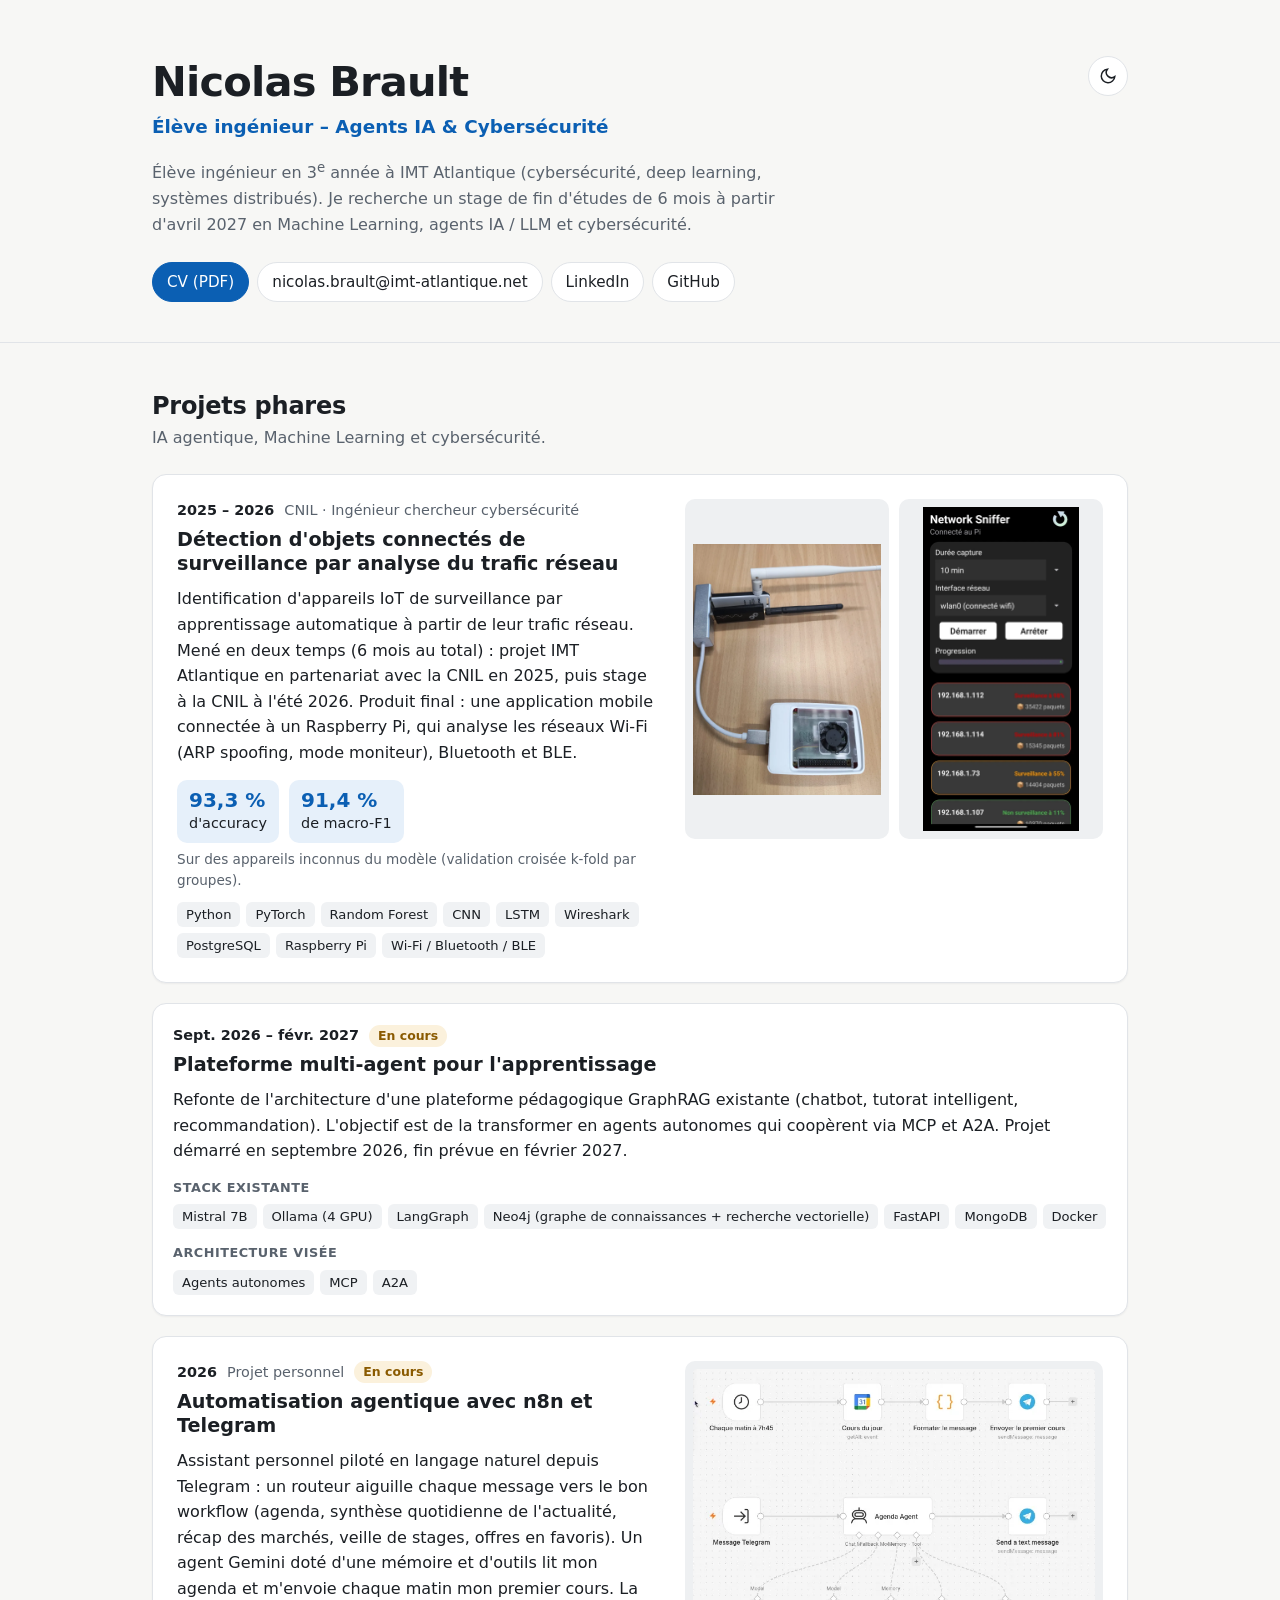
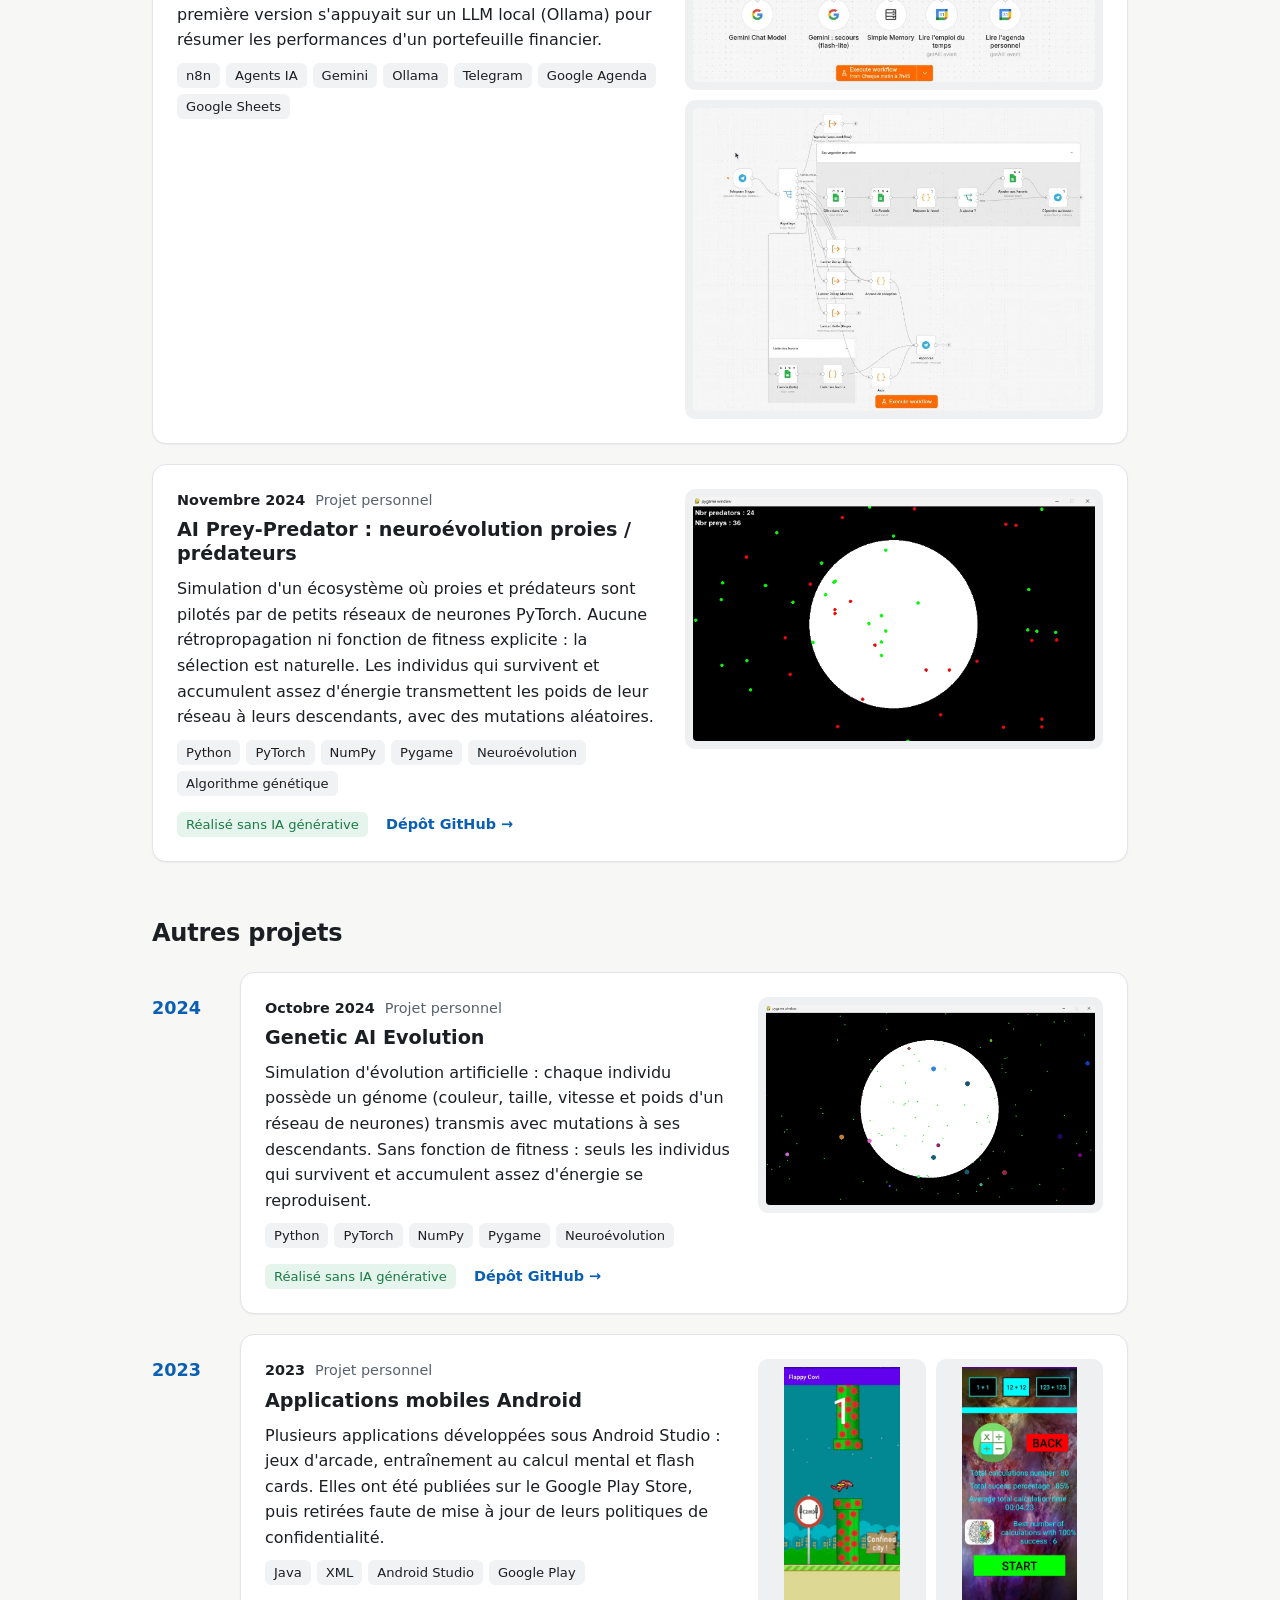
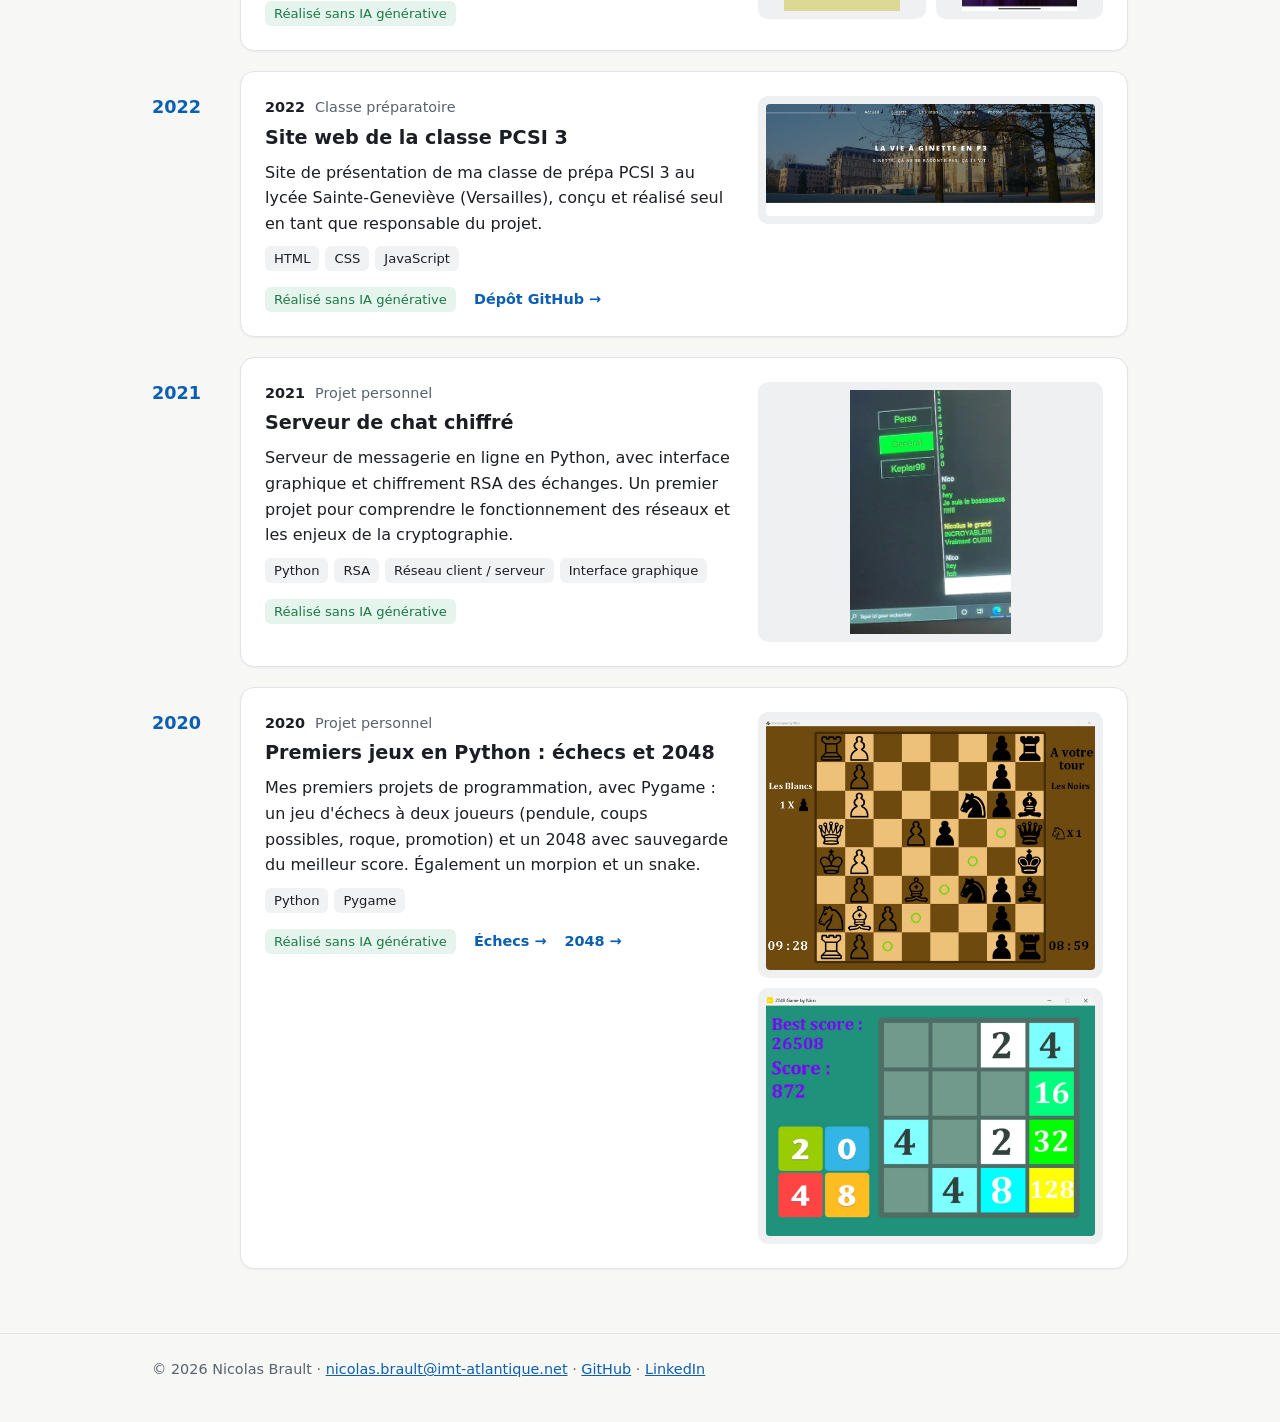
==== index.html @ 9211a84e "Portfolio : première version" ====
<!doctype html>
<!--
  Portfolio de Nicolas Brault — page statique unique, sans build.

  Ajouter la version anglaise :
    1. Copier ce fichier dans en/index.html.
    2. Traduire les textes (aucun texte visible n'est défini dans le CSS ou le JS).
    3. Préfixer les chemins par "../" (assets/… → ../assets/…).
    4. Mettre lang="en", décommenter les <link rel="alternate"> ci-dessous
       et le sélecteur de langue (.lang-switch) dans les deux fichiers.
-->
<html lang="fr">
<head>
<meta charset="utf-8">
<meta name="viewport" content="width=device-width, initial-scale=1">
<title>Nicolas Brault — Portfolio</title>
<meta name="description" content="Portfolio de Nicolas Brault, élève ingénieur à IMT Atlantique : agents IA, Machine Learning et cybersécurité. Recherche de stage de fin d'études à partir d'avril 2027.">
<meta property="og:type" content="website">
<meta property="og:locale" content="fr_FR">
<meta property="og:url" content="https://cialson.github.io/">
<meta property="og:title" content="Nicolas Brault — Agents IA & Cybersécurité">
<meta property="og:description" content="Projets en agents IA, Machine Learning et cybersécurité.">
<link rel="canonical" href="https://cialson.github.io/">
<link rel="alternate" hreflang="fr" href="https://cialson.github.io/">
<!-- <link rel="alternate" hreflang="en" href="https://cialson.github.io/en/"> -->
<link rel="icon" href="data:image/svg+xml,%3Csvg xmlns='http://www.w3.org/2000/svg' viewBox='0 0 64 64'%3E%3Crect width='64' height='64' rx='14' fill='%230b5fb3'/%3E%3Ctext x='32' y='42' font-family='Arial,sans-serif' font-size='28' font-weight='700' fill='white' text-anchor='middle'%3ENB%3C/text%3E%3C/svg%3E">
<script>
  // Applique le thème choisi avant l'affichage pour éviter un flash.
  try { var t = localStorage.getItem("theme"); if (t) document.documentElement.dataset.theme = t; } catch (e) {}
</script>
<style>
  :root {
    color-scheme: light;
    --bg: #f7f7f5;
    --surface: #ffffff;
    --media-bg: #eef0f2;
    --text: #1b1f24;
    --muted: #59626d;
    --border: #e1e4e8;
    --accent: #0b5fb3;
    --accent-soft: #e6f0fa;
    --tag-bg: #f0f2f4;
    --ok: #1d7a46;
    --ok-soft: #e5f4ec;
    --warn: #8a5a00;
    --warn-soft: #fbf1dc;
    --shadow: 0 1px 2px rgba(16, 24, 40, .05);
  }
  @media (prefers-color-scheme: dark) {
    :root:not([data-theme="light"]) {
      color-scheme: dark;
      --bg: #0f1215;
      --surface: #171b20;
      --media-bg: #1f252c;
      --text: #e6e9ec;
      --muted: #9ba5af;
      --border: #2a3139;
      --accent: #6fb2ff;
      --accent-soft: #15283d;
      --tag-bg: #222930;
      --ok: #6fd39b;
      --ok-soft: #15291f;
      --warn: #f0c26b;
      --warn-soft: #2e2512;
      --shadow: none;
    }
  }
  :root[data-theme="dark"] {
    color-scheme: dark;
    --bg: #0f1215;
    --surface: #171b20;
    --media-bg: #1f252c;
    --text: #e6e9ec;
    --muted: #9ba5af;
    --border: #2a3139;
    --accent: #6fb2ff;
    --accent-soft: #15283d;
    --tag-bg: #222930;
    --ok: #6fd39b;
    --ok-soft: #15291f;
    --warn: #f0c26b;
    --warn-soft: #2e2512;
    --shadow: none;
  }

  *, *::before, *::after { box-sizing: border-box; }
  html { -webkit-text-size-adjust: 100%; }
  body {
    margin: 0;
    background: var(--bg);
    color: var(--text);
    font: 16px/1.6 system-ui, -apple-system, "Segoe UI", Roboto, "Helvetica Neue", Arial, sans-serif;
  }
  a { color: var(--accent); }
  img { display: block; max-width: 100%; }
  h1, h2, h3 { line-height: 1.25; margin: 0; }
  .wrap { max-width: 1040px; margin: 0 auto; padding: 0 16px; }
  @media (min-width: 720px) { .wrap { padding: 0 32px; } }

  /* En-tête */
  .hero { padding: 56px 0 40px; border-bottom: 1px solid var(--border); }
  .hero-top { display: flex; justify-content: space-between; align-items: flex-start; gap: 16px; }
  .hero h1 { font-size: clamp(2rem, 5vw, 2.6rem); letter-spacing: -.02em; }
  .role { margin: 4px 0 0; font-size: 1.15rem; font-weight: 600; color: var(--accent); }
  .intro { margin: 16px 0 0; max-width: 62ch; color: var(--muted); }
  .links { display: flex; flex-wrap: wrap; gap: 8px; margin: 24px 0 0; padding: 0; list-style: none; }
  .links a {
    display: inline-block; padding: 7px 14px; border: 1px solid var(--border); border-radius: 999px;
    background: var(--surface); color: var(--text); text-decoration: none; font-size: .95rem; font-weight: 500;
  }
  .links a:hover { border-color: var(--accent); color: var(--accent); }
  .links a.primary { background: var(--accent); border-color: var(--accent); color: var(--surface); }
  .links a.primary:hover { opacity: .9; color: var(--surface); }
  .tools { display: flex; gap: 8px; align-items: center; }
  .theme-toggle {
    width: 40px; height: 40px; border-radius: 50%; border: 1px solid var(--border);
    background: var(--surface); color: var(--text); cursor: pointer; display: grid; place-items: center;
  }
  .theme-toggle:hover { border-color: var(--accent); }
  .theme-toggle svg { width: 18px; height: 18px; }
  .lang-switch { font-size: .9rem; font-weight: 600; text-decoration: none; }

  /* Sections */
  section { padding: 48px 0 8px; }
  .section-head { margin-bottom: 24px; }
  .section-head h2 { font-size: 1.5rem; letter-spacing: -.01em; }
  .section-head p { margin: 4px 0 0; color: var(--muted); }

  /* Cartes projet */
  .project {
    display: grid; gap: 20px; padding: 20px;
    background: var(--surface); border: 1px solid var(--border); border-radius: 14px; box-shadow: var(--shadow);
  }
  .project + .project { margin-top: 20px; }
  @media (min-width: 820px) {
    .project.has-media { grid-template-columns: minmax(0, 1.15fr) minmax(0, 1fr); padding: 24px; gap: 28px; }
    .project.has-media.compact { grid-template-columns: minmax(0, 1.35fr) minmax(0, 1fr); }
  }
  .meta { margin: 0; font-size: .9rem; color: var(--muted); display: flex; flex-wrap: wrap; gap: 4px 10px; align-items: center; }
  .meta .when { font-weight: 600; color: var(--text); }
  .project h3 { margin-top: 6px; font-size: 1.2rem; }
  .project p.desc { margin: 10px 0 0; }
  .badge { display: inline-block; padding: 1px 9px; border-radius: 999px; font-size: .78rem; font-weight: 600; }
  .badge.wip { background: var(--warn-soft); color: var(--warn); }
  .results { display: flex; flex-wrap: wrap; gap: 10px; margin: 14px 0 0; padding: 0; list-style: none; }
  .results li { padding: 8px 12px; border-radius: 10px; background: var(--accent-soft); font-size: .9rem; }
  .results strong { display: block; font-size: 1.25rem; color: var(--accent); line-height: 1.2; }
  .results-note { margin: 6px 0 0; font-size: .85rem; color: var(--muted); }
  .tags-label { margin: 14px 0 0; font-size: .8rem; font-weight: 600; text-transform: uppercase; letter-spacing: .04em; color: var(--muted); }
  .tags { display: flex; flex-wrap: wrap; gap: 6px; margin: 10px 0 0; padding: 0; list-style: none; }
  .tags-label + .tags { margin-top: 6px; }
  .tags li { padding: 2px 9px; border-radius: 6px; background: var(--tag-bg); font-size: .82rem; }
  .footnotes { display: flex; flex-wrap: wrap; gap: 8px 18px; align-items: center; margin: 16px 0 0; font-size: .9rem; }
  .no-ai { color: var(--ok); background: var(--ok-soft); padding: 2px 9px; border-radius: 6px; font-size: .82rem; font-weight: 500; }
  .repo { font-weight: 600; text-decoration: none; }
  .repo:hover { text-decoration: underline; }

  /* Visuels : cliquer ouvre l'image en grand */
  .media { display: flex; gap: 10px; min-width: 0; }
  .media a {
    flex: 1 1 0; min-width: 0; display: block;
    background: var(--media-bg); border-radius: 10px; overflow: hidden; padding: 8px;
  }
  .media img { width: 100%; height: 100%; object-fit: contain; border-radius: 4px; }
  .media.row { height: 340px; }
  .media.row a { height: 100%; }
  .media.stack { flex-direction: column; }
  .media.stack a { flex: 0 0 auto; }
  .media.stack img { height: auto; }
  .compact .media.row { height: 260px; }
  @media (max-width: 819px) { .media.row { height: 300px; } }

  /* Frise des autres projets */
  .timeline { list-style: none; margin: 0; padding: 0; }
  .timeline > li { display: grid; gap: 8px; }
  .timeline > li + li { margin-top: 20px; }
  .timeline .year { font-size: 1.1rem; font-weight: 700; color: var(--accent); }
  @media (min-width: 820px) {
    .timeline > li { grid-template-columns: 72px minmax(0, 1fr); gap: 16px; }
    .timeline .year { padding-top: 22px; }
  }

  footer { margin-top: 56px; padding: 24px 0 40px; border-top: 1px solid var(--border); color: var(--muted); font-size: .9rem; }
  footer p { margin: 0; }

  :focus-visible { outline: 2px solid var(--accent); outline-offset: 2px; }
</style>
</head>
<body>

<header class="hero">
  <div class="wrap">
    <div class="hero-top">
      <div>
        <h1>Nicolas Brault</h1>
        <p class="role">Élève ingénieur – Agents IA &amp; Cybersécurité</p>
      </div>
      <div class="tools">
        <!-- <a class="lang-switch" href="en/" hreflang="en" lang="en">EN</a> -->
        <button class="theme-toggle" id="theme-toggle" type="button" aria-label="Basculer entre thème clair et sombre" title="Thème clair / sombre">
          <svg viewBox="0 0 24 24" fill="none" stroke="currentColor" stroke-width="2" stroke-linecap="round" aria-hidden="true"><path d="M21 12.8A9 9 0 1 1 11.2 3a7 7 0 0 0 9.8 9.8z"/></svg>
        </button>
      </div>
    </div>
    <p class="intro">Élève ingénieur en 3<sup>e</sup> année à IMT Atlantique (cybersécurité, deep learning, systèmes distribués). Je recherche un stage de fin d'études de 6&nbsp;mois à partir d'avril 2027 en Machine Learning, agents IA / LLM et cybersécurité.</p>
    <ul class="links">
      <li><a class="primary" href="assets/CV_Nicolas_Brault.pdf">CV (PDF)</a></li>
      <li><a href="mailto:nicolas.brault@imt-atlantique.net">nicolas.brault@imt-atlantique.net</a></li>
      <li><a href="https://www.linkedin.com/in/nicolas-brault-ai" rel="noopener">LinkedIn</a></li>
      <li><a href="https://github.com/Cialson" rel="noopener">GitHub</a></li>
    </ul>
  </div>
</header>

<main class="wrap">

  <section id="projets-phares" aria-labelledby="titre-phares">
    <div class="section-head">
      <h2 id="titre-phares">Projets phares</h2>
      <p>IA agentique, Machine Learning et cybersécurité.</p>
    </div>

    <article class="project has-media">
      <div>
        <p class="meta"><span class="when">2025 – 2026</span><span>CNIL · Ingénieur chercheur cybersécurité</span></p>
        <h3>Détection d'objets connectés de surveillance par analyse du trafic réseau</h3>
        <p class="desc">Identification d'appareils IoT de surveillance par apprentissage automatique à partir de leur trafic réseau. Mené en deux temps (6&nbsp;mois au total) : projet IMT Atlantique en partenariat avec la CNIL en 2025, puis stage à la CNIL à l'été 2026. Produit final : une application mobile connectée à un Raspberry Pi, qui analyse les réseaux Wi-Fi (ARP spoofing, mode moniteur), Bluetooth et BLE.</p>
        <ul class="results">
          <li><strong>93,3&nbsp;%</strong>d'accuracy</li>
          <li><strong>91,4&nbsp;%</strong>de macro-F1</li>
        </ul>
        <p class="results-note">Sur des appareils inconnus du modèle (validation croisée k-fold par groupes).</p>
        <ul class="tags">
          <li>Python</li><li>PyTorch</li><li>Random Forest</li><li>CNN</li><li>LSTM</li><li>Wireshark</li><li>PostgreSQL</li><li>Raspberry Pi</li><li>Wi-Fi / Bluetooth / BLE</li>
        </ul>
      </div>
      <div class="media row">
        <a href="assets/cnil-raspberry.webp"><img src="assets/cnil-raspberry.webp" width="900" height="1200" loading="lazy" alt="Sonde d'analyse : Raspberry Pi dans son boîtier, relié par USB à deux adaptateurs radio équipés d'antennes."></a>
        <a href="assets/cnil-appli.webp"><img src="assets/cnil-appli.webp" width="628" height="1300" loading="lazy" alt="Application mobile « Network Sniffer » connectée au Raspberry Pi : capture Wi-Fi de 10 minutes et appareils du réseau local classés selon leur probabilité d'être des appareils de surveillance."></a>
      </div>
    </article>

    <article class="project">
      <!-- Visuels à venir : ajouter la classe has-media et un bloc .media comme pour les autres projets. -->
      <div>
        <p class="meta"><span class="when">Sept. 2026 – févr. 2027</span><span class="badge wip">En cours</span></p>
        <h3>Plateforme multi-agent pour l'apprentissage</h3>
        <p class="desc">Refonte de l'architecture d'une plateforme pédagogique GraphRAG existante (chatbot, tutorat intelligent, recommandation). L'objectif est de la transformer en agents autonomes qui coopèrent via MCP et A2A. Projet démarré en septembre 2026, fin prévue en février 2027.</p>
        <p class="tags-label">Stack existante</p>
        <ul class="tags">
          <li>Mistral 7B</li><li>Ollama (4 GPU)</li><li>LangGraph</li><li>Neo4j (graphe de connaissances + recherche vectorielle)</li><li>FastAPI</li><li>MongoDB</li><li>Docker</li>
        </ul>
        <p class="tags-label">Architecture visée</p>
        <ul class="tags">
          <li>Agents autonomes</li><li>MCP</li><li>A2A</li>
        </ul>
      </div>
    </article>

    <article class="project has-media">
      <div>
        <p class="meta"><span class="when">2026</span><span>Projet personnel</span><span class="badge wip">En cours</span></p>
        <h3>Automatisation agentique avec n8n et Telegram</h3>
        <p class="desc">Assistant personnel piloté en langage naturel depuis Telegram : un routeur aiguille chaque message vers le bon workflow (agenda, synthèse quotidienne de l'actualité, récap des marchés, veille de stages, offres en favoris). Un agent Gemini doté d'une mémoire et d'outils lit mon agenda et m'envoie chaque matin mon premier cours. La première version s'appuyait sur un LLM local (Ollama) pour résumer les performances d'un portefeuille financier.</p>
        <ul class="tags">
          <li>n8n</li><li>Agents IA</li><li>Gemini</li><li>Ollama</li><li>Telegram</li><li>Google Agenda</li><li>Google Sheets</li>
        </ul>
      </div>
      <div class="media stack">
        <a href="assets/n8n-agent-agenda.webp"><img src="assets/n8n-agent-agenda.webp" width="702" height="547" loading="lazy" alt="Workflows n8n : envoi du premier cours chaque matin à 7 h 45, et agent « Agenda Agent » déclenché par Telegram, relié à un modèle Gemini avec modèle de secours, à une mémoire et à deux outils de lecture d'agenda."></a>
        <a href="assets/n8n-routeur-telegram.webp"><img src="assets/n8n-routeur-telegram.webp" width="776" height="586" loading="lazy" alt="Workflow n8n de routage : un déclencheur Telegram aiguille les messages vers les sous-workflows agenda, récap actualités, récap marchés, veille de stages et gestion des favoris dans Google Sheets."></a>
      </div>
    </article>

    <article class="project has-media">
      <div>
        <p class="meta"><span class="when">Novembre 2024</span><span>Projet personnel</span></p>
        <h3>AI Prey-Predator : neuroévolution proies / prédateurs</h3>
        <p class="desc">Simulation d'un écosystème où proies et prédateurs sont pilotés par de petits réseaux de neurones PyTorch. Aucune rétropropagation ni fonction de fitness explicite : la sélection est naturelle. Les individus qui survivent et accumulent assez d'énergie transmettent les poids de leur réseau à leurs descendants, avec des mutations aléatoires.</p>
        <ul class="tags">
          <li>Python</li><li>PyTorch</li><li>NumPy</li><li>Pygame</li><li>Neuroévolution</li><li>Algorithme génétique</li>
        </ul>
        <div class="footnotes">
          <span class="no-ai">Réalisé sans IA générative</span>
          <a class="repo" href="https://github.com/Cialson/AI-Prey-Predator" rel="noopener">Dépôt GitHub →</a>
        </div>
      </div>
      <div class="media stack">
        <a href="assets/prey-predator.webp"><img src="assets/prey-predator.webp" width="1195" height="725" loading="lazy" alt="Simulation en cours : proies en vert et prédateurs en rouge autour d'une zone fertile blanche, avec le décompte de 24 prédateurs et 36 proies."></a>
      </div>
    </article>
  </section>

  <section id="autres-projets" aria-labelledby="titre-autres">
    <div class="section-head">
      <h2 id="titre-autres">Autres projets</h2>
    </div>

    <ol class="timeline">
      <li>
        <span class="year">2024</span>
        <article class="project has-media compact">
          <div>
            <p class="meta"><span class="when">Octobre 2024</span><span>Projet personnel</span></p>
            <h3>Genetic AI Evolution</h3>
            <p class="desc">Simulation d'évolution artificielle : chaque individu possède un génome (couleur, taille, vitesse et poids d'un réseau de neurones) transmis avec mutations à ses descendants. Sans fonction de fitness : seuls les individus qui survivent et accumulent assez d'énergie se reproduisent.</p>
            <ul class="tags"><li>Python</li><li>PyTorch</li><li>NumPy</li><li>Pygame</li><li>Neuroévolution</li></ul>
            <div class="footnotes">
              <span class="no-ai">Réalisé sans IA générative</span>
              <a class="repo" href="https://github.com/Cialson/Genetic-AI-Evolution" rel="noopener">Dépôt GitHub →</a>
            </div>
          </div>
          <div class="media stack">
            <a href="assets/genetic-evolution.webp"><img src="assets/genetic-evolution.webp" width="1192" height="727" loading="lazy" alt="Simulation d'évolution : individus de couleurs et de tailles variées et nourriture autour d'une zone fertile blanche."></a>
          </div>
        </article>
      </li>

      <li>
        <span class="year">2023</span>
        <article class="project has-media compact">
          <div>
            <p class="meta"><span class="when">2023</span><span>Projet personnel</span></p>
            <h3>Applications mobiles Android</h3>
            <p class="desc">Plusieurs applications développées sous Android Studio : jeux d'arcade, entraînement au calcul mental et flash cards. Elles ont été publiées sur le Google Play Store, puis retirées faute de mise à jour de leurs politiques de confidentialité.</p>
            <ul class="tags"><li>Java</li><li>XML</li><li>Android Studio</li><li>Google Play</li></ul>
            <div class="footnotes"><span class="no-ai">Réalisé sans IA générative</span></div>
          </div>
          <div class="media row">
            <a href="assets/android-flappy.webp"><img src="assets/android-flappy.webp" width="616" height="1300" loading="lazy" alt="Jeu « Flappy Covi » : un oiseau doit passer entre des tuyaux décorés de virus, avec un panneau de distanciation et un score de 1."></a>
            <a href="assets/android-calcul-mental.webp"><img src="assets/android-calcul-mental.webp" width="616" height="1300" loading="lazy" alt="Application de calcul mental : choix du niveau d'addition et statistiques (80 calculs, 85 % de réussite, temps moyen)."></a>
          </div>
        </article>
      </li>

      <li>
        <span class="year">2022</span>
        <article class="project has-media compact">
          <div>
            <p class="meta"><span class="when">2022</span><span>Classe préparatoire</span></p>
            <h3>Site web de la classe PCSI 3</h3>
            <p class="desc">Site de présentation de ma classe de prépa PCSI 3 au lycée Sainte-Geneviève (Versailles), conçu et réalisé seul en tant que responsable du projet.</p>
            <ul class="tags"><li>HTML</li><li>CSS</li><li>JavaScript</li></ul>
            <div class="footnotes">
              <span class="no-ai">Réalisé sans IA générative</span>
              <a class="repo" href="https://github.com/Cialson/Site-Web-Piston-3" rel="noopener">Dépôt GitHub →</a>
            </div>
          </div>
          <div class="media stack">
            <a href="assets/site-p3.webp"><img src="assets/site-p3.webp" width="1200" height="406" loading="lazy" alt="Bannière du site : photo du lycée Sainte-Geneviève, menu de navigation et titre « La vie à Ginette en P3 »."></a>
          </div>
        </article>
      </li>

      <li>
        <span class="year">2021</span>
        <article class="project has-media compact">
          <div>
            <p class="meta"><span class="when">2021</span><span>Projet personnel</span></p>
            <h3>Serveur de chat chiffré</h3>
            <p class="desc">Serveur de messagerie en ligne en Python, avec interface graphique et chiffrement RSA des échanges. Un premier projet pour comprendre le fonctionnement des réseaux et les enjeux de la cryptographie.</p>
            <ul class="tags"><li>Python</li><li>RSA</li><li>Réseau client / serveur</li><li>Interface graphique</li></ul>
            <div class="footnotes"><span class="no-ai">Réalisé sans IA générative</span></div>
          </div>
          <div class="media row">
            <a href="assets/chat-serveur.webp"><img src="assets/chat-serveur.webp" width="728" height="1107" loading="lazy" alt="Interface du chat : boutons de salons Perso et Général, et messages échangés entre plusieurs utilisateurs."></a>
          </div>
        </article>
      </li>

      <li>
        <span class="year">2020</span>
        <article class="project has-media compact">
          <div>
            <p class="meta"><span class="when">2020</span><span>Projet personnel</span></p>
            <h3>Premiers jeux en Python : échecs et 2048</h3>
            <p class="desc">Mes premiers projets de programmation, avec Pygame : un jeu d'échecs à deux joueurs (pendule, coups possibles, roque, promotion) et un 2048 avec sauvegarde du meilleur score. Également un morpion et un snake.</p>
            <ul class="tags"><li>Python</li><li>Pygame</li></ul>
            <div class="footnotes">
              <span class="no-ai">Réalisé sans IA générative</span>
              <a class="repo" href="https://github.com/Cialson/Chess-Game-by-Cialson" rel="noopener">Échecs →</a>
              <a class="repo" href="https://github.com/Cialson/2048-Game-by-Cialson" rel="noopener">2048 →</a>
            </div>
          </div>
          <div class="media stack">
            <a href="assets/jeu-echecs.webp"><img src="assets/jeu-echecs.webp" width="1200" height="912" loading="lazy" alt="Partie d'échecs en cours : plateau horizontal, pendules des deux joueurs et coups possibles signalés par des cercles verts."></a>
            <a href="assets/jeu-2048.webp"><img src="assets/jeu-2048.webp" width="1061" height="776" loading="lazy" alt="Partie de 2048 : grille 4 × 4 de tuiles colorées, score et meilleur score."></a>
          </div>
        </article>
      </li>
    </ol>
  </section>

</main>

<footer>
  <div class="wrap">
    <p>© 2026 Nicolas Brault · <a href="mailto:nicolas.brault@imt-atlantique.net">nicolas.brault@imt-atlantique.net</a> · <a href="https://github.com/Cialson" rel="noopener">GitHub</a> · <a href="https://www.linkedin.com/in/nicolas-brault-ai" rel="noopener">LinkedIn</a></p>
  </div>
</footer>

<script>
  document.getElementById("theme-toggle").addEventListener("click", function () {
    var root = document.documentElement;
    var current = root.dataset.theme || (matchMedia("(prefers-color-scheme: dark)").matches ? "dark" : "light");
    var next = current === "dark" ? "light" : "dark";
    root.dataset.theme = next;
    try { localStorage.setItem("theme", next); } catch (e) {}
  });
</script>
</body>
</html>
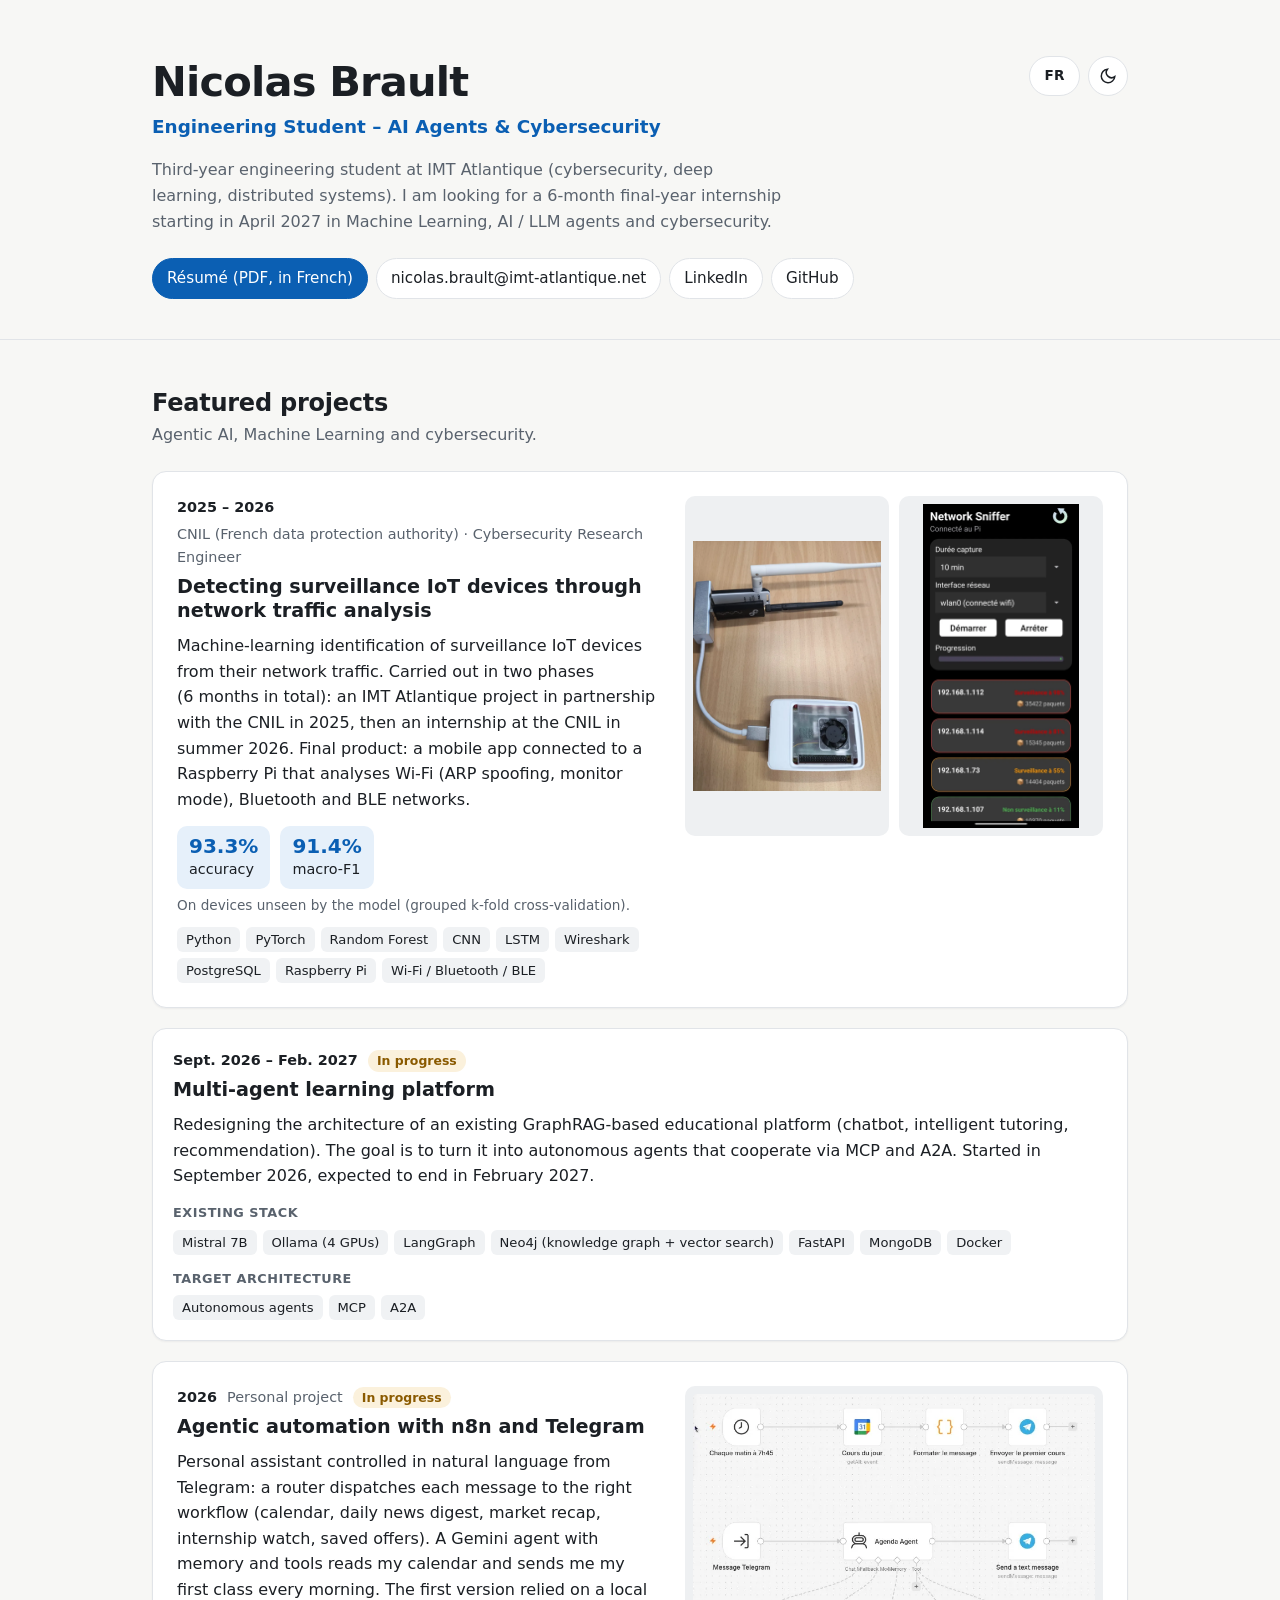
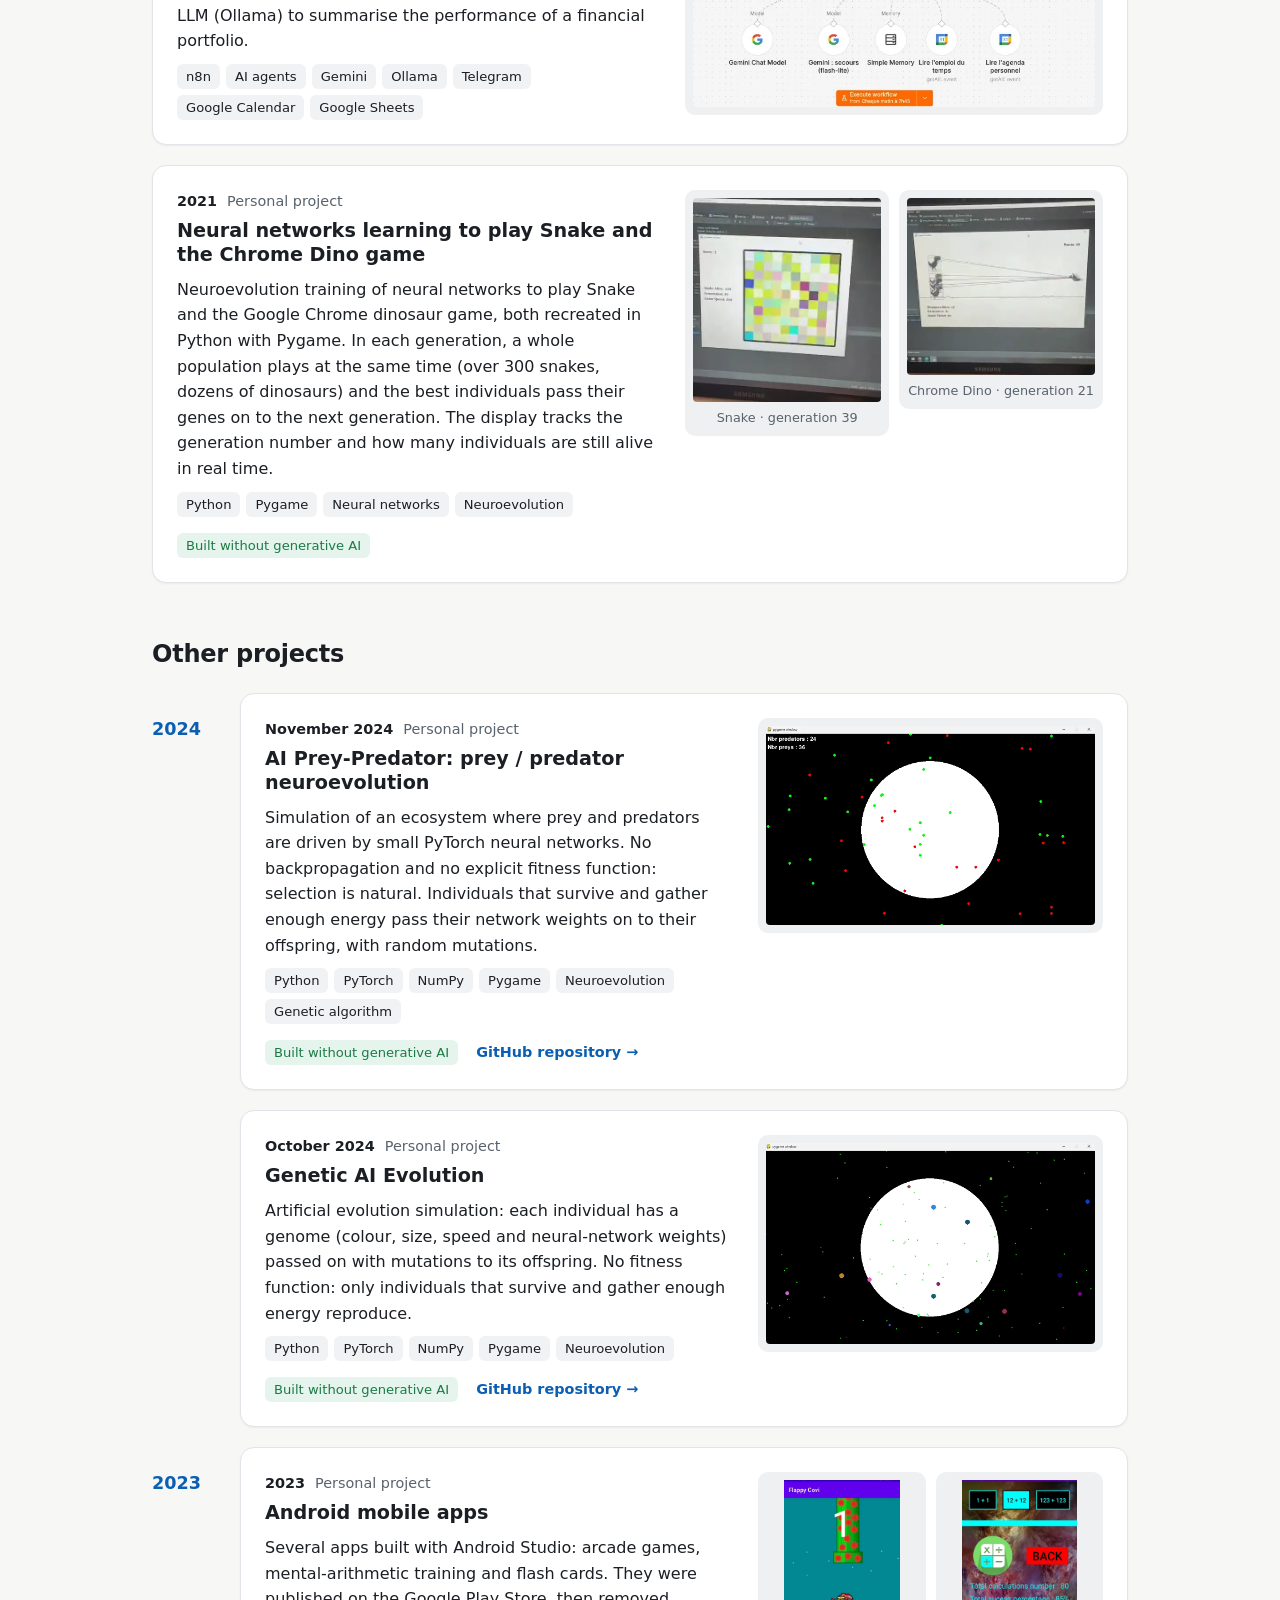
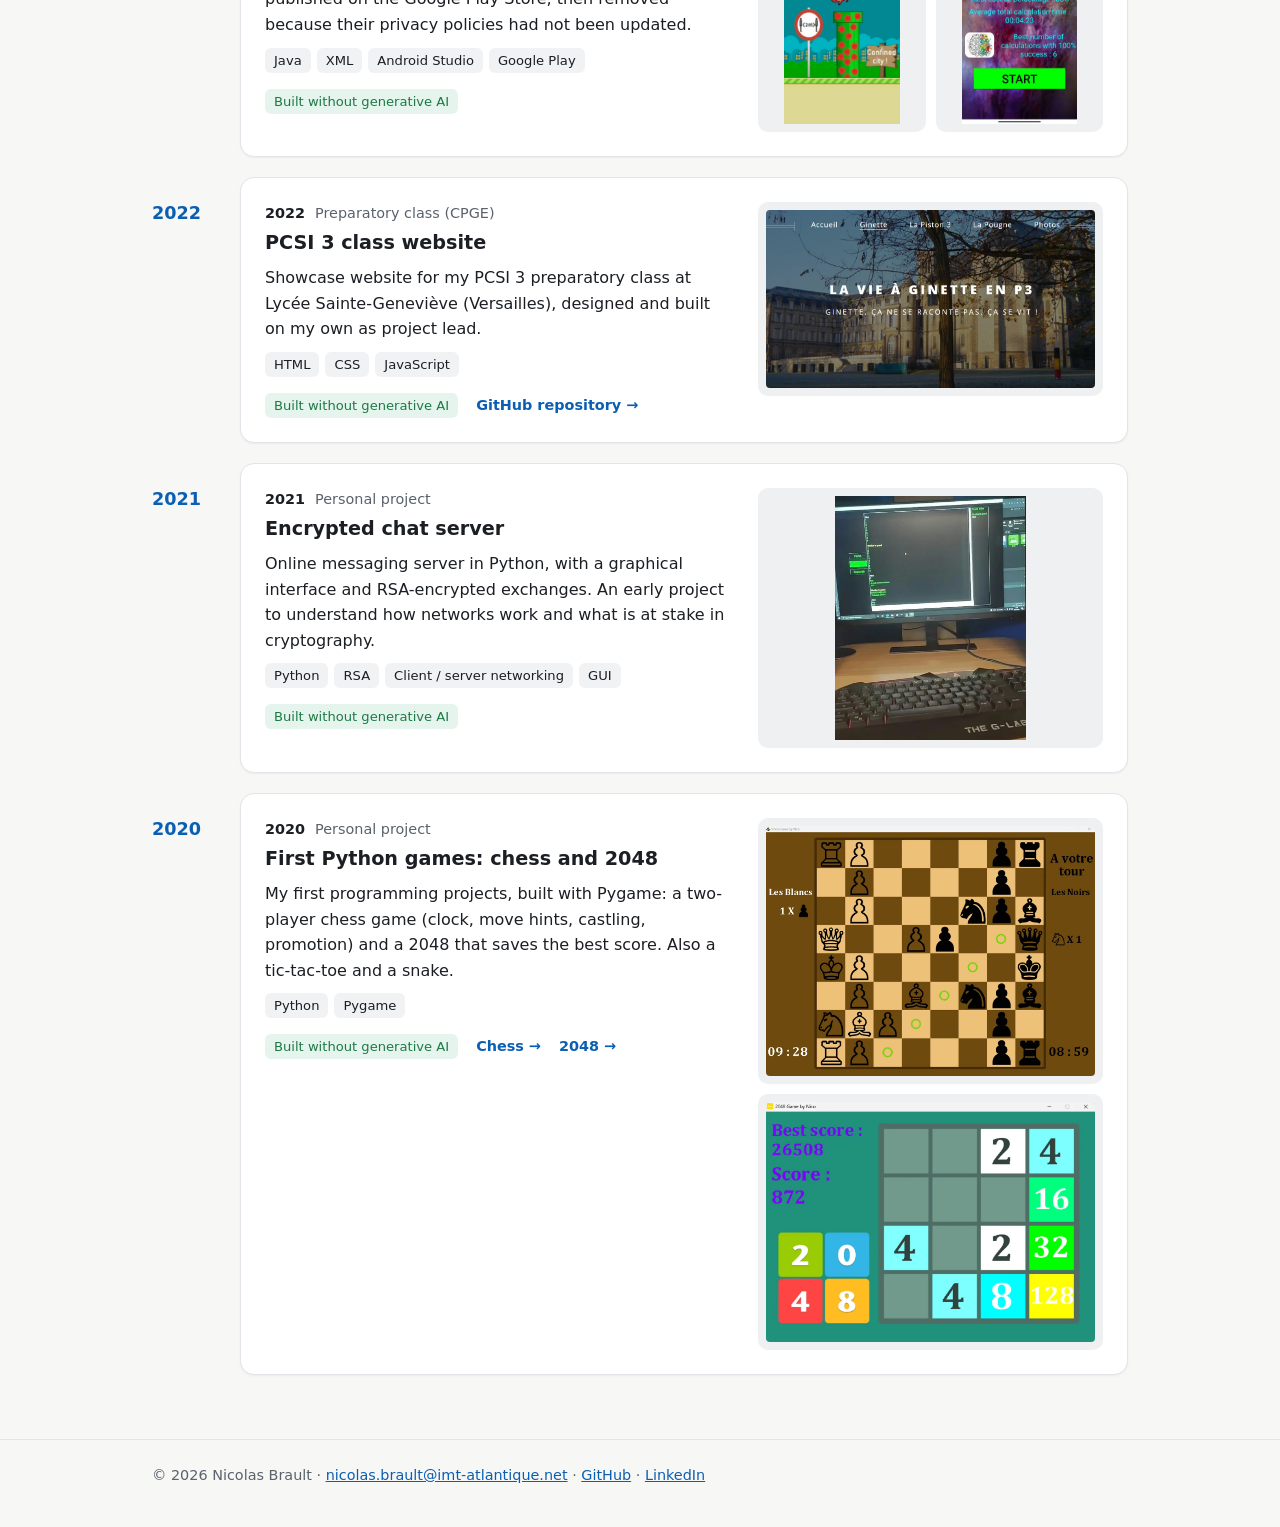
==== commit 646b675a: "Version anglaise par défaut, visionneuse d'images et projet Snake / Dino - Anglais par défaut (index" ====
--- a/index.html
+++ b/index.html
@@ -1,190 +1,31 @@
 <!doctype html>
 <!--
-  Portfolio de Nicolas Brault — page statique unique, sans build.
-
-  Ajouter la version anglaise :
-    1. Copier ce fichier dans en/index.html.
-    2. Traduire les textes (aucun texte visible n'est défini dans le CSS ou le JS).
-    3. Préfixer les chemins par "../" (assets/… → ../assets/…).
-    4. Mettre lang="en", décommenter les <link rel="alternate"> ci-dessous
-       et le sélecteur de langue (.lang-switch) dans les deux fichiers.
+  Portfolio de Nicolas Brault — version anglaise (par défaut).
+  La version française est fr/index.html : toute modification de contenu
+  doit être reportée dans les deux fichiers. Styles partagés : assets/style.css.
 -->
-<html lang="fr">
+<html lang="en">
 <head>
 <meta charset="utf-8">
 <meta name="viewport" content="width=device-width, initial-scale=1">
 <title>Nicolas Brault — Portfolio</title>
-<meta name="description" content="Portfolio de Nicolas Brault, élève ingénieur à IMT Atlantique : agents IA, Machine Learning et cybersécurité. Recherche de stage de fin d'études à partir d'avril 2027.">
+<meta name="description" content="Portfolio of Nicolas Brault, engineering student at IMT Atlantique: AI agents, Machine Learning and cybersecurity. Looking for a final-year internship starting April 2027.">
 <meta property="og:type" content="website">
-<meta property="og:locale" content="fr_FR">
+<meta property="og:locale" content="en_US">
+<meta property="og:locale:alternate" content="fr_FR">
 <meta property="og:url" content="https://cialson.github.io/">
-<meta property="og:title" content="Nicolas Brault — Agents IA & Cybersécurité">
-<meta property="og:description" content="Projets en agents IA, Machine Learning et cybersécurité.">
+<meta property="og:title" content="Nicolas Brault — AI Agents & Cybersecurity">
+<meta property="og:description" content="Projects in AI agents, Machine Learning and cybersecurity.">
 <link rel="canonical" href="https://cialson.github.io/">
-<link rel="alternate" hreflang="fr" href="https://cialson.github.io/">
-<!-- <link rel="alternate" hreflang="en" href="https://cialson.github.io/en/"> -->
+<link rel="alternate" hreflang="en" href="https://cialson.github.io/">
+<link rel="alternate" hreflang="fr" href="https://cialson.github.io/fr/">
+<link rel="alternate" hreflang="x-default" href="https://cialson.github.io/">
 <link rel="icon" href="data:image/svg+xml,%3Csvg xmlns='http://www.w3.org/2000/svg' viewBox='0 0 64 64'%3E%3Crect width='64' height='64' rx='14' fill='%230b5fb3'/%3E%3Ctext x='32' y='42' font-family='Arial,sans-serif' font-size='28' font-weight='700' fill='white' text-anchor='middle'%3ENB%3C/text%3E%3C/svg%3E">
 <script>
   // Applique le thème choisi avant l'affichage pour éviter un flash.
   try { var t = localStorage.getItem("theme"); if (t) document.documentElement.dataset.theme = t; } catch (e) {}
 </script>
-<style>
-  :root {
-    color-scheme: light;
-    --bg: #f7f7f5;
-    --surface: #ffffff;
-    --media-bg: #eef0f2;
-    --text: #1b1f24;
-    --muted: #59626d;
-    --border: #e1e4e8;
-    --accent: #0b5fb3;
-    --accent-soft: #e6f0fa;
-    --tag-bg: #f0f2f4;
-    --ok: #1d7a46;
-    --ok-soft: #e5f4ec;
-    --warn: #8a5a00;
-    --warn-soft: #fbf1dc;
-    --shadow: 0 1px 2px rgba(16, 24, 40, .05);
-  }
-  @media (prefers-color-scheme: dark) {
-    :root:not([data-theme="light"]) {
-      color-scheme: dark;
-      --bg: #0f1215;
-      --surface: #171b20;
-      --media-bg: #1f252c;
-      --text: #e6e9ec;
-      --muted: #9ba5af;
-      --border: #2a3139;
-      --accent: #6fb2ff;
-      --accent-soft: #15283d;
-      --tag-bg: #222930;
-      --ok: #6fd39b;
-      --ok-soft: #15291f;
-      --warn: #f0c26b;
-      --warn-soft: #2e2512;
-      --shadow: none;
-    }
-  }
-  :root[data-theme="dark"] {
-    color-scheme: dark;
-    --bg: #0f1215;
-    --surface: #171b20;
-    --media-bg: #1f252c;
-    --text: #e6e9ec;
-    --muted: #9ba5af;
-    --border: #2a3139;
-    --accent: #6fb2ff;
-    --accent-soft: #15283d;
-    --tag-bg: #222930;
-    --ok: #6fd39b;
-    --ok-soft: #15291f;
-    --warn: #f0c26b;
-    --warn-soft: #2e2512;
-    --shadow: none;
-  }
-
-  *, *::before, *::after { box-sizing: border-box; }
-  html { -webkit-text-size-adjust: 100%; }
-  body {
-    margin: 0;
-    background: var(--bg);
-    color: var(--text);
-    font: 16px/1.6 system-ui, -apple-system, "Segoe UI", Roboto, "Helvetica Neue", Arial, sans-serif;
-  }
-  a { color: var(--accent); }
-  img { display: block; max-width: 100%; }
-  h1, h2, h3 { line-height: 1.25; margin: 0; }
-  .wrap { max-width: 1040px; margin: 0 auto; padding: 0 16px; }
-  @media (min-width: 720px) { .wrap { padding: 0 32px; } }
-
-  /* En-tête */
-  .hero { padding: 56px 0 40px; border-bottom: 1px solid var(--border); }
-  .hero-top { display: flex; justify-content: space-between; align-items: flex-start; gap: 16px; }
-  .hero h1 { font-size: clamp(2rem, 5vw, 2.6rem); letter-spacing: -.02em; }
-  .role { margin: 4px 0 0; font-size: 1.15rem; font-weight: 600; color: var(--accent); }
-  .intro { margin: 16px 0 0; max-width: 62ch; color: var(--muted); }
-  .links { display: flex; flex-wrap: wrap; gap: 8px; margin: 24px 0 0; padding: 0; list-style: none; }
-  .links a {
-    display: inline-block; padding: 7px 14px; border: 1px solid var(--border); border-radius: 999px;
-    background: var(--surface); color: var(--text); text-decoration: none; font-size: .95rem; font-weight: 500;
-  }
-  .links a:hover { border-color: var(--accent); color: var(--accent); }
-  .links a.primary { background: var(--accent); border-color: var(--accent); color: var(--surface); }
-  .links a.primary:hover { opacity: .9; color: var(--surface); }
-  .tools { display: flex; gap: 8px; align-items: center; }
-  .theme-toggle {
-    width: 40px; height: 40px; border-radius: 50%; border: 1px solid var(--border);
-    background: var(--surface); color: var(--text); cursor: pointer; display: grid; place-items: center;
-  }
-  .theme-toggle:hover { border-color: var(--accent); }
-  .theme-toggle svg { width: 18px; height: 18px; }
-  .lang-switch { font-size: .9rem; font-weight: 600; text-decoration: none; }
-
-  /* Sections */
-  section { padding: 48px 0 8px; }
-  .section-head { margin-bottom: 24px; }
-  .section-head h2 { font-size: 1.5rem; letter-spacing: -.01em; }
-  .section-head p { margin: 4px 0 0; color: var(--muted); }
-
-  /* Cartes projet */
-  .project {
-    display: grid; gap: 20px; padding: 20px;
-    background: var(--surface); border: 1px solid var(--border); border-radius: 14px; box-shadow: var(--shadow);
-  }
-  .project + .project { margin-top: 20px; }
-  @media (min-width: 820px) {
-    .project.has-media { grid-template-columns: minmax(0, 1.15fr) minmax(0, 1fr); padding: 24px; gap: 28px; }
-    .project.has-media.compact { grid-template-columns: minmax(0, 1.35fr) minmax(0, 1fr); }
-  }
-  .meta { margin: 0; font-size: .9rem; color: var(--muted); display: flex; flex-wrap: wrap; gap: 4px 10px; align-items: center; }
-  .meta .when { font-weight: 600; color: var(--text); }
-  .project h3 { margin-top: 6px; font-size: 1.2rem; }
-  .project p.desc { margin: 10px 0 0; }
-  .badge { display: inline-block; padding: 1px 9px; border-radius: 999px; font-size: .78rem; font-weight: 600; }
-  .badge.wip { background: var(--warn-soft); color: var(--warn); }
-  .results { display: flex; flex-wrap: wrap; gap: 10px; margin: 14px 0 0; padding: 0; list-style: none; }
-  .results li { padding: 8px 12px; border-radius: 10px; background: var(--accent-soft); font-size: .9rem; }
-  .results strong { display: block; font-size: 1.25rem; color: var(--accent); line-height: 1.2; }
-  .results-note { margin: 6px 0 0; font-size: .85rem; color: var(--muted); }
-  .tags-label { margin: 14px 0 0; font-size: .8rem; font-weight: 600; text-transform: uppercase; letter-spacing: .04em; color: var(--muted); }
-  .tags { display: flex; flex-wrap: wrap; gap: 6px; margin: 10px 0 0; padding: 0; list-style: none; }
-  .tags-label + .tags { margin-top: 6px; }
-  .tags li { padding: 2px 9px; border-radius: 6px; background: var(--tag-bg); font-size: .82rem; }
-  .footnotes { display: flex; flex-wrap: wrap; gap: 8px 18px; align-items: center; margin: 16px 0 0; font-size: .9rem; }
-  .no-ai { color: var(--ok); background: var(--ok-soft); padding: 2px 9px; border-radius: 6px; font-size: .82rem; font-weight: 500; }
-  .repo { font-weight: 600; text-decoration: none; }
-  .repo:hover { text-decoration: underline; }
-
-  /* Visuels : cliquer ouvre l'image en grand */
-  .media { display: flex; gap: 10px; min-width: 0; }
-  .media a {
-    flex: 1 1 0; min-width: 0; display: block;
-    background: var(--media-bg); border-radius: 10px; overflow: hidden; padding: 8px;
-  }
-  .media img { width: 100%; height: 100%; object-fit: contain; border-radius: 4px; }
-  .media.row { height: 340px; }
-  .media.row a { height: 100%; }
-  .media.stack { flex-direction: column; }
-  .media.stack a { flex: 0 0 auto; }
-  .media.stack img { height: auto; }
-  .compact .media.row { height: 260px; }
-  @media (max-width: 819px) { .media.row { height: 300px; } }
-
-  /* Frise des autres projets */
-  .timeline { list-style: none; margin: 0; padding: 0; }
-  .timeline > li { display: grid; gap: 8px; }
-  .timeline > li + li { margin-top: 20px; }
-  .timeline .year { font-size: 1.1rem; font-weight: 700; color: var(--accent); }
-  @media (min-width: 820px) {
-    .timeline > li { grid-template-columns: 72px minmax(0, 1fr); gap: 16px; }
-    .timeline .year { padding-top: 22px; }
-  }
-
-  footer { margin-top: 56px; padding: 24px 0 40px; border-top: 1px solid var(--border); color: var(--muted); font-size: .9rem; }
-  footer p { margin: 0; }
-
-  :focus-visible { outline: 2px solid var(--accent); outline-offset: 2px; }
-</style>
+<link rel="stylesheet" href="assets/style.css">
 </head>
 <body>
 
@@ -193,18 +34,18 @@
     <div class="hero-top">
       <div>
         <h1>Nicolas Brault</h1>
-        <p class="role">Élève ingénieur – Agents IA &amp; Cybersécurité</p>
+        <p class="role">Engineering Student – AI Agents &amp; Cybersecurity</p>
       </div>
       <div class="tools">
-        <!-- <a class="lang-switch" href="en/" hreflang="en" lang="en">EN</a> -->
-        <button class="theme-toggle" id="theme-toggle" type="button" aria-label="Basculer entre thème clair et sombre" title="Thème clair / sombre">
+        <a class="lang-switch" href="fr/index.html" hreflang="fr" lang="fr" aria-label="Version française">FR</a>
+        <button class="theme-toggle" id="theme-toggle" type="button" aria-label="Toggle light and dark theme" title="Light / dark theme">
           <svg viewBox="0 0 24 24" fill="none" stroke="currentColor" stroke-width="2" stroke-linecap="round" aria-hidden="true"><path d="M21 12.8A9 9 0 1 1 11.2 3a7 7 0 0 0 9.8 9.8z"/></svg>
         </button>
       </div>
     </div>
-    <p class="intro">Élève ingénieur en 3<sup>e</sup> année à IMT Atlantique (cybersécurité, deep learning, systèmes distribués). Je recherche un stage de fin d'études de 6&nbsp;mois à partir d'avril 2027 en Machine Learning, agents IA / LLM et cybersécurité.</p>
+    <p class="intro">Third-year engineering student at IMT Atlantique (cybersecurity, deep learning, distributed systems). I am looking for a 6-month final-year internship starting in April 2027 in Machine Learning, AI / LLM agents and cybersecurity.</p>
     <ul class="links">
-      <li><a class="primary" href="assets/CV_Nicolas_Brault.pdf">CV (PDF)</a></li>
+      <li><a class="primary" href="assets/CV_Nicolas_Brault.pdf">Résumé (PDF, in French)</a></li>
       <li><a href="mailto:nicolas.brault@imt-atlantique.net">nicolas.brault@imt-atlantique.net</a></li>
       <li><a href="https://www.linkedin.com/in/nicolas-brault-ai" rel="noopener">LinkedIn</a></li>
       <li><a href="https://github.com/Cialson" rel="noopener">GitHub</a></li>
@@ -214,121 +55,144 @@
 
 <main class="wrap">
 
-  <section id="projets-phares" aria-labelledby="titre-phares">
+  <section id="featured" aria-labelledby="featured-title">
     <div class="section-head">
-      <h2 id="titre-phares">Projets phares</h2>
-      <p>IA agentique, Machine Learning et cybersécurité.</p>
+      <h2 id="featured-title">Featured projects</h2>
+      <p>Agentic AI, Machine Learning and cybersecurity.</p>
     </div>
 
     <article class="project has-media">
       <div>
-        <p class="meta"><span class="when">2025 – 2026</span><span>CNIL · Ingénieur chercheur cybersécurité</span></p>
-        <h3>Détection d'objets connectés de surveillance par analyse du trafic réseau</h3>
-        <p class="desc">Identification d'appareils IoT de surveillance par apprentissage automatique à partir de leur trafic réseau. Mené en deux temps (6&nbsp;mois au total) : projet IMT Atlantique en partenariat avec la CNIL en 2025, puis stage à la CNIL à l'été 2026. Produit final : une application mobile connectée à un Raspberry Pi, qui analyse les réseaux Wi-Fi (ARP spoofing, mode moniteur), Bluetooth et BLE.</p>
+        <p class="meta"><span class="when">2025 – 2026</span><span>CNIL (French data protection authority) · Cybersecurity Research Engineer</span></p>
+        <h3>Detecting surveillance IoT devices through network traffic analysis</h3>
+        <p class="desc">Machine-learning identification of surveillance IoT devices from their network traffic. Carried out in two phases (6&nbsp;months in total): an IMT Atlantique project in partnership with the CNIL in 2025, then an internship at the CNIL in summer 2026. Final product: a mobile app connected to a Raspberry Pi that analyses Wi-Fi (ARP spoofing, monitor mode), Bluetooth and BLE networks.</p>
         <ul class="results">
-          <li><strong>93,3&nbsp;%</strong>d'accuracy</li>
-          <li><strong>91,4&nbsp;%</strong>de macro-F1</li>
-        </ul>
-        <p class="results-note">Sur des appareils inconnus du modèle (validation croisée k-fold par groupes).</p>
+          <li><strong>93.3%</strong>accuracy</li>
+          <li><strong>91.4%</strong>macro-F1</li>
+        </ul>
+        <p class="results-note">On devices unseen by the model (grouped k-fold cross-validation).</p>
         <ul class="tags">
           <li>Python</li><li>PyTorch</li><li>Random Forest</li><li>CNN</li><li>LSTM</li><li>Wireshark</li><li>PostgreSQL</li><li>Raspberry Pi</li><li>Wi-Fi / Bluetooth / BLE</li>
         </ul>
       </div>
       <div class="media row">
-        <a href="assets/cnil-raspberry.webp"><img src="assets/cnil-raspberry.webp" width="900" height="1200" loading="lazy" alt="Sonde d'analyse : Raspberry Pi dans son boîtier, relié par USB à deux adaptateurs radio équipés d'antennes."></a>
-        <a href="assets/cnil-appli.webp"><img src="assets/cnil-appli.webp" width="628" height="1300" loading="lazy" alt="Application mobile « Network Sniffer » connectée au Raspberry Pi : capture Wi-Fi de 10 minutes et appareils du réseau local classés selon leur probabilité d'être des appareils de surveillance."></a>
+        <a href="assets/cnil-raspberry.webp"><img src="assets/cnil-raspberry.webp" width="900" height="1200" loading="lazy" alt="Analysis probe: a Raspberry Pi in its case, connected over USB to two radio adapters fitted with antennas."></a>
+        <a href="assets/cnil-appli.webp"><img src="assets/cnil-appli.webp" width="628" height="1300" loading="lazy" alt="“Network Sniffer” mobile app connected to the Raspberry Pi: a 10-minute Wi-Fi capture, with local network devices ranked by their likelihood of being surveillance devices."></a>
       </div>
     </article>
 
     <article class="project">
       <!-- Visuels à venir : ajouter la classe has-media et un bloc .media comme pour les autres projets. -->
       <div>
-        <p class="meta"><span class="when">Sept. 2026 – févr. 2027</span><span class="badge wip">En cours</span></p>
-        <h3>Plateforme multi-agent pour l'apprentissage</h3>
-        <p class="desc">Refonte de l'architecture d'une plateforme pédagogique GraphRAG existante (chatbot, tutorat intelligent, recommandation). L'objectif est de la transformer en agents autonomes qui coopèrent via MCP et A2A. Projet démarré en septembre 2026, fin prévue en février 2027.</p>
-        <p class="tags-label">Stack existante</p>
-        <ul class="tags">
-          <li>Mistral 7B</li><li>Ollama (4 GPU)</li><li>LangGraph</li><li>Neo4j (graphe de connaissances + recherche vectorielle)</li><li>FastAPI</li><li>MongoDB</li><li>Docker</li>
-        </ul>
-        <p class="tags-label">Architecture visée</p>
-        <ul class="tags">
-          <li>Agents autonomes</li><li>MCP</li><li>A2A</li>
+        <p class="meta"><span class="when">Sept. 2026 – Feb. 2027</span><span class="badge wip">In progress</span></p>
+        <h3>Multi-agent learning platform</h3>
+        <p class="desc">Redesigning the architecture of an existing GraphRAG-based educational platform (chatbot, intelligent tutoring, recommendation). The goal is to turn it into autonomous agents that cooperate via MCP and A2A. Started in September 2026, expected to end in February 2027.</p>
+        <p class="tags-label">Existing stack</p>
+        <ul class="tags">
+          <li>Mistral 7B</li><li>Ollama (4 GPUs)</li><li>LangGraph</li><li>Neo4j (knowledge graph + vector search)</li><li>FastAPI</li><li>MongoDB</li><li>Docker</li>
+        </ul>
+        <p class="tags-label">Target architecture</p>
+        <ul class="tags">
+          <li>Autonomous agents</li><li>MCP</li><li>A2A</li>
         </ul>
       </div>
     </article>
 
     <article class="project has-media">
       <div>
-        <p class="meta"><span class="when">2026</span><span>Projet personnel</span><span class="badge wip">En cours</span></p>
-        <h3>Automatisation agentique avec n8n et Telegram</h3>
-        <p class="desc">Assistant personnel piloté en langage naturel depuis Telegram : un routeur aiguille chaque message vers le bon workflow (agenda, synthèse quotidienne de l'actualité, récap des marchés, veille de stages, offres en favoris). Un agent Gemini doté d'une mémoire et d'outils lit mon agenda et m'envoie chaque matin mon premier cours. La première version s'appuyait sur un LLM local (Ollama) pour résumer les performances d'un portefeuille financier.</p>
-        <ul class="tags">
-          <li>n8n</li><li>Agents IA</li><li>Gemini</li><li>Ollama</li><li>Telegram</li><li>Google Agenda</li><li>Google Sheets</li>
+        <p class="meta"><span class="when">2026</span><span>Personal project</span><span class="badge wip">In progress</span></p>
+        <h3>Agentic automation with n8n and Telegram</h3>
+        <p class="desc">Personal assistant controlled in natural language from Telegram: a router dispatches each message to the right workflow (calendar, daily news digest, market recap, internship watch, saved offers). A Gemini agent with memory and tools reads my calendar and sends me my first class every morning. The first version relied on a local LLM (Ollama) to summarise the performance of a financial portfolio.</p>
+        <ul class="tags">
+          <li>n8n</li><li>AI agents</li><li>Gemini</li><li>Ollama</li><li>Telegram</li><li>Google Calendar</li><li>Google Sheets</li>
         </ul>
       </div>
       <div class="media stack">
-        <a href="assets/n8n-agent-agenda.webp"><img src="assets/n8n-agent-agenda.webp" width="702" height="547" loading="lazy" alt="Workflows n8n : envoi du premier cours chaque matin à 7 h 45, et agent « Agenda Agent » déclenché par Telegram, relié à un modèle Gemini avec modèle de secours, à une mémoire et à deux outils de lecture d'agenda."></a>
-        <a href="assets/n8n-routeur-telegram.webp"><img src="assets/n8n-routeur-telegram.webp" width="776" height="586" loading="lazy" alt="Workflow n8n de routage : un déclencheur Telegram aiguille les messages vers les sous-workflows agenda, récap actualités, récap marchés, veille de stages et gestion des favoris dans Google Sheets."></a>
+        <a href="assets/n8n-agent-agenda.webp"><img src="assets/n8n-agent-agenda.webp" width="702" height="547" loading="lazy" alt="n8n workflows: the first class of the day sent every morning at 7:45, and an “Agenda Agent” triggered from Telegram, connected to a Gemini model with a fallback model, a memory and two calendar-reading tools."></a>
       </div>
     </article>
 
     <article class="project has-media">
       <div>
-        <p class="meta"><span class="when">Novembre 2024</span><span>Projet personnel</span></p>
-        <h3>AI Prey-Predator : neuroévolution proies / prédateurs</h3>
-        <p class="desc">Simulation d'un écosystème où proies et prédateurs sont pilotés par de petits réseaux de neurones PyTorch. Aucune rétropropagation ni fonction de fitness explicite : la sélection est naturelle. Les individus qui survivent et accumulent assez d'énergie transmettent les poids de leur réseau à leurs descendants, avec des mutations aléatoires.</p>
-        <ul class="tags">
-          <li>Python</li><li>PyTorch</li><li>NumPy</li><li>Pygame</li><li>Neuroévolution</li><li>Algorithme génétique</li>
-        </ul>
-        <div class="footnotes">
-          <span class="no-ai">Réalisé sans IA générative</span>
-          <a class="repo" href="https://github.com/Cialson/AI-Prey-Predator" rel="noopener">Dépôt GitHub →</a>
+        <p class="meta"><span class="when">2021</span><span>Personal project</span></p>
+        <h3>Neural networks learning to play Snake and the Chrome Dino game</h3>
+        <p class="desc">Neuroevolution training of neural networks to play Snake and the Google Chrome dinosaur game, both recreated in Python with Pygame. In each generation, a whole population plays at the same time (over 300 snakes, dozens of dinosaurs) and the best individuals pass their genes on to the next generation. The display tracks the generation number and how many individuals are still alive in real time.</p>
+        <ul class="tags">
+          <li>Python</li><li>Pygame</li><li>Neural networks</li><li>Neuroevolution</li>
+        </ul>
+        <div class="footnotes"><span class="no-ai">Built without generative AI</span></div>
+      </div>
+      <div class="media videos">
+        <figure>
+          <video src="assets/nn-snake.mp4" poster="assets/nn-snake.webp" width="424" height="460" autoplay muted loop playsinline preload="metadata" aria-label="Silent video: hundreds of snakes train at the same time on the same grid; the counter shows 310 snakes alive in generation 39, then the population shrinks to the last survivor."></video>
+          <figcaption>Snake · generation 39</figcaption>
+        </figure>
+        <figure>
+          <video src="assets/nn-dino.mp4" poster="assets/nn-dino.webp" width="424" height="400" autoplay muted loop playsinline preload="metadata" aria-label="Silent video: dozens of dinosaurs jump over obstacles at the same time, with lines linking them to the next obstacle; the counter shows 42 dinosaurs alive in generation 21."></video>
+          <figcaption>Chrome Dino · generation 21</figcaption>
+        </figure>
+      </div>
+    </article>
+  </section>
+
+  <section id="other-projects" aria-labelledby="other-title">
+    <div class="section-head">
+      <h2 id="other-title">Other projects</h2>
+    </div>
+
+    <ol class="timeline">
+      <li>
+        <span class="year">2024</span>
+        <div class="year-projects">
+          <article class="project has-media compact">
+            <div>
+              <p class="meta"><span class="when">November 2024</span><span>Personal project</span></p>
+              <h3>AI Prey-Predator: prey / predator neuroevolution</h3>
+              <p class="desc">Simulation of an ecosystem where prey and predators are driven by small PyTorch neural networks. No backpropagation and no explicit fitness function: selection is natural. Individuals that survive and gather enough energy pass their network weights on to their offspring, with random mutations.</p>
+              <ul class="tags">
+                <li>Python</li><li>PyTorch</li><li>NumPy</li><li>Pygame</li><li>Neuroevolution</li><li>Genetic algorithm</li>
+              </ul>
+              <div class="footnotes">
+                <span class="no-ai">Built without generative AI</span>
+                <a class="repo" href="https://github.com/Cialson/AI-Prey-Predator" rel="noopener">GitHub repository →</a>
+              </div>
+            </div>
+            <div class="media stack">
+              <a href="assets/prey-predator.webp"><img src="assets/prey-predator.webp" width="1195" height="725" loading="lazy" alt="Running simulation: prey in green and predators in red around a white fertile area, with a count of 24 predators and 36 prey."></a>
+            </div>
+          </article>
+
+          <article class="project has-media compact">
+            <div>
+              <p class="meta"><span class="when">October 2024</span><span>Personal project</span></p>
+              <h3>Genetic AI Evolution</h3>
+              <p class="desc">Artificial evolution simulation: each individual has a genome (colour, size, speed and neural-network weights) passed on with mutations to its offspring. No fitness function: only individuals that survive and gather enough energy reproduce.</p>
+              <ul class="tags"><li>Python</li><li>PyTorch</li><li>NumPy</li><li>Pygame</li><li>Neuroevolution</li></ul>
+              <div class="footnotes">
+                <span class="no-ai">Built without generative AI</span>
+                <a class="repo" href="https://github.com/Cialson/Genetic-AI-Evolution" rel="noopener">GitHub repository →</a>
+              </div>
+            </div>
+            <div class="media stack">
+              <a href="assets/genetic-evolution.webp"><img src="assets/genetic-evolution.webp" width="1192" height="727" loading="lazy" alt="Evolution simulation: individuals of various colours and sizes and food around a white fertile area."></a>
+            </div>
+          </article>
         </div>
-      </div>
-      <div class="media stack">
-        <a href="assets/prey-predator.webp"><img src="assets/prey-predator.webp" width="1195" height="725" loading="lazy" alt="Simulation en cours : proies en vert et prédateurs en rouge autour d'une zone fertile blanche, avec le décompte de 24 prédateurs et 36 proies."></a>
-      </div>
-    </article>
-  </section>
-
-  <section id="autres-projets" aria-labelledby="titre-autres">
-    <div class="section-head">
-      <h2 id="titre-autres">Autres projets</h2>
-    </div>
-
-    <ol class="timeline">
-      <li>
-        <span class="year">2024</span>
-        <article class="project has-media compact">
-          <div>
-            <p class="meta"><span class="when">Octobre 2024</span><span>Projet personnel</span></p>
-            <h3>Genetic AI Evolution</h3>
-            <p class="desc">Simulation d'évolution artificielle : chaque individu possède un génome (couleur, taille, vitesse et poids d'un réseau de neurones) transmis avec mutations à ses descendants. Sans fonction de fitness : seuls les individus qui survivent et accumulent assez d'énergie se reproduisent.</p>
-            <ul class="tags"><li>Python</li><li>PyTorch</li><li>NumPy</li><li>Pygame</li><li>Neuroévolution</li></ul>
-            <div class="footnotes">
-              <span class="no-ai">Réalisé sans IA générative</span>
-              <a class="repo" href="https://github.com/Cialson/Genetic-AI-Evolution" rel="noopener">Dépôt GitHub →</a>
-            </div>
-          </div>
-          <div class="media stack">
-            <a href="assets/genetic-evolution.webp"><img src="assets/genetic-evolution.webp" width="1192" height="727" loading="lazy" alt="Simulation d'évolution : individus de couleurs et de tailles variées et nourriture autour d'une zone fertile blanche."></a>
-          </div>
-        </article>
       </li>
 
       <li>
         <span class="year">2023</span>
         <article class="project has-media compact">
           <div>
-            <p class="meta"><span class="when">2023</span><span>Projet personnel</span></p>
-            <h3>Applications mobiles Android</h3>
-            <p class="desc">Plusieurs applications développées sous Android Studio : jeux d'arcade, entraînement au calcul mental et flash cards. Elles ont été publiées sur le Google Play Store, puis retirées faute de mise à jour de leurs politiques de confidentialité.</p>
+            <p class="meta"><span class="when">2023</span><span>Personal project</span></p>
+            <h3>Android mobile apps</h3>
+            <p class="desc">Several apps built with Android Studio: arcade games, mental-arithmetic training and flash cards. They were published on the Google Play Store, then removed because their privacy policies had not been updated.</p>
             <ul class="tags"><li>Java</li><li>XML</li><li>Android Studio</li><li>Google Play</li></ul>
-            <div class="footnotes"><span class="no-ai">Réalisé sans IA générative</span></div>
+            <div class="footnotes"><span class="no-ai">Built without generative AI</span></div>
           </div>
           <div class="media row">
-            <a href="assets/android-flappy.webp"><img src="assets/android-flappy.webp" width="616" height="1300" loading="lazy" alt="Jeu « Flappy Covi » : un oiseau doit passer entre des tuyaux décorés de virus, avec un panneau de distanciation et un score de 1."></a>
-            <a href="assets/android-calcul-mental.webp"><img src="assets/android-calcul-mental.webp" width="616" height="1300" loading="lazy" alt="Application de calcul mental : choix du niveau d'addition et statistiques (80 calculs, 85 % de réussite, temps moyen)."></a>
+            <a href="assets/android-flappy.webp"><img src="assets/android-flappy.webp" width="616" height="1300" loading="lazy" alt="“Flappy Covi” game: a bird flies between pipes decorated with viruses, next to a social-distancing sign, with a score of 1."></a>
+            <a href="assets/android-calcul-mental.webp"><img src="assets/android-calcul-mental.webp" width="616" height="1300" loading="lazy" alt="Mental-arithmetic app: addition level selection and statistics (80 calculations, 85% success rate, average time)."></a>
           </div>
         </article>
       </li>
@@ -337,17 +201,17 @@
         <span class="year">2022</span>
         <article class="project has-media compact">
           <div>
-            <p class="meta"><span class="when">2022</span><span>Classe préparatoire</span></p>
-            <h3>Site web de la classe PCSI 3</h3>
-            <p class="desc">Site de présentation de ma classe de prépa PCSI 3 au lycée Sainte-Geneviève (Versailles), conçu et réalisé seul en tant que responsable du projet.</p>
+            <p class="meta"><span class="when">2022</span><span>Preparatory class (CPGE)</span></p>
+            <h3>PCSI 3 class website</h3>
+            <p class="desc">Showcase website for my PCSI 3 preparatory class at Lycée Sainte-Geneviève (Versailles), designed and built on my own as project lead.</p>
             <ul class="tags"><li>HTML</li><li>CSS</li><li>JavaScript</li></ul>
             <div class="footnotes">
-              <span class="no-ai">Réalisé sans IA générative</span>
-              <a class="repo" href="https://github.com/Cialson/Site-Web-Piston-3" rel="noopener">Dépôt GitHub →</a>
+              <span class="no-ai">Built without generative AI</span>
+              <a class="repo" href="https://github.com/Cialson/Site-Web-Piston-3" rel="noopener">GitHub repository →</a>
             </div>
           </div>
           <div class="media stack">
-            <a href="assets/site-p3.webp"><img src="assets/site-p3.webp" width="1200" height="406" loading="lazy" alt="Bannière du site : photo du lycée Sainte-Geneviève, menu de navigation et titre « La vie à Ginette en P3 »."></a>
+            <a href="assets/site-p3.webp"><img src="assets/site-p3.webp" width="1013" height="548" loading="lazy" alt="Website banner: photo of Lycée Sainte-Geneviève, navigation menu and the title “La vie à Ginette en P3”."></a>
           </div>
         </article>
       </li>
@@ -356,14 +220,14 @@
         <span class="year">2021</span>
         <article class="project has-media compact">
           <div>
-            <p class="meta"><span class="when">2021</span><span>Projet personnel</span></p>
-            <h3>Serveur de chat chiffré</h3>
-            <p class="desc">Serveur de messagerie en ligne en Python, avec interface graphique et chiffrement RSA des échanges. Un premier projet pour comprendre le fonctionnement des réseaux et les enjeux de la cryptographie.</p>
-            <ul class="tags"><li>Python</li><li>RSA</li><li>Réseau client / serveur</li><li>Interface graphique</li></ul>
-            <div class="footnotes"><span class="no-ai">Réalisé sans IA générative</span></div>
+            <p class="meta"><span class="when">2021</span><span>Personal project</span></p>
+            <h3>Encrypted chat server</h3>
+            <p class="desc">Online messaging server in Python, with a graphical interface and RSA-encrypted exchanges. An early project to understand how networks work and what is at stake in cryptography.</p>
+            <ul class="tags"><li>Python</li><li>RSA</li><li>Client / server networking</li><li>GUI</li></ul>
+            <div class="footnotes"><span class="no-ai">Built without generative AI</span></div>
           </div>
           <div class="media row">
-            <a href="assets/chat-serveur.webp"><img src="assets/chat-serveur.webp" width="728" height="1107" loading="lazy" alt="Interface du chat : boutons de salons Perso et Général, et messages échangés entre plusieurs utilisateurs."></a>
+            <a href="assets/chat-serveur.webp"><img src="assets/chat-serveur.webp" width="728" height="930" loading="lazy" alt="The chat running on a computer screen: Perso and General rooms, list of online users and exchanged messages."></a>
           </div>
         </article>
       </li>
@@ -372,19 +236,19 @@
         <span class="year">2020</span>
         <article class="project has-media compact">
           <div>
-            <p class="meta"><span class="when">2020</span><span>Projet personnel</span></p>
-            <h3>Premiers jeux en Python : échecs et 2048</h3>
-            <p class="desc">Mes premiers projets de programmation, avec Pygame : un jeu d'échecs à deux joueurs (pendule, coups possibles, roque, promotion) et un 2048 avec sauvegarde du meilleur score. Également un morpion et un snake.</p>
+            <p class="meta"><span class="when">2020</span><span>Personal project</span></p>
+            <h3>First Python games: chess and 2048</h3>
+            <p class="desc">My first programming projects, built with Pygame: a two-player chess game (clock, move hints, castling, promotion) and a 2048 that saves the best score. Also a tic-tac-toe and a snake.</p>
             <ul class="tags"><li>Python</li><li>Pygame</li></ul>
             <div class="footnotes">
-              <span class="no-ai">Réalisé sans IA générative</span>
-              <a class="repo" href="https://github.com/Cialson/Chess-Game-by-Cialson" rel="noopener">Échecs →</a>
+              <span class="no-ai">Built without generative AI</span>
+              <a class="repo" href="https://github.com/Cialson/Chess-Game-by-Cialson" rel="noopener">Chess →</a>
               <a class="repo" href="https://github.com/Cialson/2048-Game-by-Cialson" rel="noopener">2048 →</a>
             </div>
           </div>
           <div class="media stack">
-            <a href="assets/jeu-echecs.webp"><img src="assets/jeu-echecs.webp" width="1200" height="912" loading="lazy" alt="Partie d'échecs en cours : plateau horizontal, pendules des deux joueurs et coups possibles signalés par des cercles verts."></a>
-            <a href="assets/jeu-2048.webp"><img src="assets/jeu-2048.webp" width="1061" height="776" loading="lazy" alt="Partie de 2048 : grille 4 × 4 de tuiles colorées, score et meilleur score."></a>
+            <a href="assets/jeu-echecs.webp"><img src="assets/jeu-echecs.webp" width="1200" height="912" loading="lazy" alt="Chess game in progress: horizontal board, both players' clocks and possible moves marked with green circles."></a>
+            <a href="assets/jeu-2048.webp"><img src="assets/jeu-2048.webp" width="1061" height="776" loading="lazy" alt="2048 game: 4 × 4 grid of coloured tiles, score and best score."></a>
           </div>
         </article>
       </li>
@@ -399,14 +263,11 @@
   </div>
 </footer>
 
-<script>
-  document.getElementById("theme-toggle").addEventListener("click", function () {
-    var root = document.documentElement;
-    var current = root.dataset.theme || (matchMedia("(prefers-color-scheme: dark)").matches ? "dark" : "light");
-    var next = current === "dark" ? "light" : "dark";
-    root.dataset.theme = next;
-    try { localStorage.setItem("theme", next); } catch (e) {}
-  });
-</script>
+<dialog class="lightbox" id="lightbox" aria-label="Enlarged image">
+  <button class="lightbox-close" type="button" aria-label="Close">×</button>
+  <img alt="">
+</dialog>
+
+<script src="assets/site.js"></script>
 </body>
 </html>
--- a/assets/style.css
+++ b/assets/style.css
@@ -0,0 +1,188 @@
+/* Styles partagés par index.html (anglais) et fr/index.html (français). */
+:root {
+  color-scheme: light;
+  --bg: #f7f7f5;
+  --surface: #ffffff;
+  --media-bg: #eef0f2;
+  --text: #1b1f24;
+  --muted: #59626d;
+  --border: #e1e4e8;
+  --accent: #0b5fb3;
+  --accent-soft: #e6f0fa;
+  --tag-bg: #f0f2f4;
+  --ok: #1d7a46;
+  --ok-soft: #e5f4ec;
+  --warn: #8a5a00;
+  --warn-soft: #fbf1dc;
+  --shadow: 0 1px 2px rgba(16, 24, 40, .05);
+}
+@media (prefers-color-scheme: dark) {
+  :root:not([data-theme="light"]) {
+    color-scheme: dark;
+    --bg: #0f1215;
+    --surface: #171b20;
+    --media-bg: #1f252c;
+    --text: #e6e9ec;
+    --muted: #9ba5af;
+    --border: #2a3139;
+    --accent: #6fb2ff;
+    --accent-soft: #15283d;
+    --tag-bg: #222930;
+    --ok: #6fd39b;
+    --ok-soft: #15291f;
+    --warn: #f0c26b;
+    --warn-soft: #2e2512;
+    --shadow: none;
+  }
+}
+:root[data-theme="dark"] {
+  color-scheme: dark;
+  --bg: #0f1215;
+  --surface: #171b20;
+  --media-bg: #1f252c;
+  --text: #e6e9ec;
+  --muted: #9ba5af;
+  --border: #2a3139;
+  --accent: #6fb2ff;
+  --accent-soft: #15283d;
+  --tag-bg: #222930;
+  --ok: #6fd39b;
+  --ok-soft: #15291f;
+  --warn: #f0c26b;
+  --warn-soft: #2e2512;
+  --shadow: none;
+}
+
+*, *::before, *::after { box-sizing: border-box; }
+html { -webkit-text-size-adjust: 100%; }
+body {
+  margin: 0;
+  background: var(--bg);
+  color: var(--text);
+  font: 16px/1.6 system-ui, -apple-system, "Segoe UI", Roboto, "Helvetica Neue", Arial, sans-serif;
+}
+a { color: var(--accent); }
+img { display: block; max-width: 100%; }
+h1, h2, h3 { line-height: 1.25; margin: 0; }
+.wrap { max-width: 1040px; margin: 0 auto; padding: 0 16px; }
+@media (min-width: 720px) { .wrap { padding: 0 32px; } }
+
+/* En-tête */
+.hero { padding: 56px 0 40px; border-bottom: 1px solid var(--border); }
+.hero-top { display: flex; justify-content: space-between; align-items: flex-start; gap: 16px; }
+.hero h1 { font-size: clamp(2rem, 5vw, 2.6rem); letter-spacing: -.02em; }
+.role { margin: 4px 0 0; font-size: 1.15rem; font-weight: 600; color: var(--accent); }
+.intro { margin: 16px 0 0; max-width: 62ch; color: var(--muted); }
+.links { display: flex; flex-wrap: wrap; gap: 8px; margin: 24px 0 0; padding: 0; list-style: none; }
+.links a {
+  display: inline-block; padding: 7px 14px; border: 1px solid var(--border); border-radius: 999px;
+  background: var(--surface); color: var(--text); text-decoration: none; font-size: .95rem; font-weight: 500;
+}
+.links a:hover { border-color: var(--accent); color: var(--accent); }
+.links a.primary { background: var(--accent); border-color: var(--accent); color: var(--surface); }
+.links a.primary:hover { opacity: .9; color: var(--surface); }
+.tools { display: flex; gap: 8px; align-items: center; }
+.theme-toggle {
+  width: 40px; height: 40px; border-radius: 50%; border: 1px solid var(--border);
+  background: var(--surface); color: var(--text); cursor: pointer; display: grid; place-items: center;
+}
+.theme-toggle:hover { border-color: var(--accent); }
+.theme-toggle svg { width: 18px; height: 18px; }
+.lang-switch {
+  height: 40px; padding: 0 14px; border-radius: 999px; border: 1px solid var(--border);
+  background: var(--surface); color: var(--text); display: grid; place-items: center;
+  font-size: .85rem; font-weight: 600; text-decoration: none; letter-spacing: .03em;
+}
+.lang-switch:hover { border-color: var(--accent); color: var(--accent); }
+
+/* Sections */
+section { padding: 48px 0 8px; }
+.section-head { margin-bottom: 24px; }
+.section-head h2 { font-size: 1.5rem; letter-spacing: -.01em; }
+.section-head p { margin: 4px 0 0; color: var(--muted); }
+
+/* Cartes projet */
+.project {
+  display: grid; gap: 20px; padding: 20px;
+  background: var(--surface); border: 1px solid var(--border); border-radius: 14px; box-shadow: var(--shadow);
+}
+.project + .project { margin-top: 20px; }
+@media (min-width: 820px) {
+  .project.has-media { grid-template-columns: minmax(0, 1.15fr) minmax(0, 1fr); padding: 24px; gap: 28px; }
+  .project.has-media.compact { grid-template-columns: minmax(0, 1.35fr) minmax(0, 1fr); }
+}
+.meta { margin: 0; font-size: .9rem; color: var(--muted); display: flex; flex-wrap: wrap; gap: 4px 10px; align-items: center; }
+.meta .when { font-weight: 600; color: var(--text); }
+.project h3 { margin-top: 6px; font-size: 1.2rem; }
+.project p.desc { margin: 10px 0 0; }
+.badge { display: inline-block; padding: 1px 9px; border-radius: 999px; font-size: .78rem; font-weight: 600; }
+.badge.wip { background: var(--warn-soft); color: var(--warn); }
+.results { display: flex; flex-wrap: wrap; gap: 10px; margin: 14px 0 0; padding: 0; list-style: none; }
+.results li { padding: 8px 12px; border-radius: 10px; background: var(--accent-soft); font-size: .9rem; }
+.results strong { display: block; font-size: 1.25rem; color: var(--accent); line-height: 1.2; }
+.results-note { margin: 6px 0 0; font-size: .85rem; color: var(--muted); }
+.tags-label { margin: 14px 0 0; font-size: .8rem; font-weight: 600; text-transform: uppercase; letter-spacing: .04em; color: var(--muted); }
+.tags { display: flex; flex-wrap: wrap; gap: 6px; margin: 10px 0 0; padding: 0; list-style: none; }
+.tags-label + .tags { margin-top: 6px; }
+.tags li { padding: 2px 9px; border-radius: 6px; background: var(--tag-bg); font-size: .82rem; }
+.footnotes { display: flex; flex-wrap: wrap; gap: 8px 18px; align-items: center; margin: 16px 0 0; font-size: .9rem; }
+.no-ai { color: var(--ok); background: var(--ok-soft); padding: 2px 9px; border-radius: 6px; font-size: .82rem; font-weight: 500; }
+.repo { font-weight: 600; text-decoration: none; }
+.repo:hover { text-decoration: underline; }
+
+/* Visuels : cliquer ouvre l'image en grand */
+.media { display: flex; gap: 10px; min-width: 0; }
+.media a {
+  flex: 1 1 0; min-width: 0; display: block;
+  background: var(--media-bg); border-radius: 10px; overflow: hidden; padding: 8px;
+}
+.media img { width: 100%; height: 100%; object-fit: contain; border-radius: 4px; }
+.media.row { height: 340px; }
+.media.row a { height: 100%; }
+.media.stack { flex-direction: column; }
+.media.stack a { flex: 0 0 auto; }
+.media.stack img { height: auto; }
+.compact .media.row { height: 260px; }
+@media (max-width: 819px) { .media.row { height: 300px; } }
+
+/* Frise des autres projets */
+.timeline { list-style: none; margin: 0; padding: 0; }
+.timeline > li { display: grid; gap: 8px; }
+.timeline > li + li { margin-top: 20px; }
+.timeline .year { font-size: 1.1rem; font-weight: 700; color: var(--accent); }
+@media (min-width: 820px) {
+  .timeline > li { grid-template-columns: 72px minmax(0, 1fr); gap: 16px; }
+  .timeline .year { padding-top: 22px; }
+}
+
+footer { margin-top: 56px; padding: 24px 0 40px; border-top: 1px solid var(--border); color: var(--muted); font-size: .9rem; }
+footer p { margin: 0; }
+
+:focus-visible { outline: 2px solid var(--accent); outline-offset: 2px; }
+
+/* Vidéos */
+.media figure {
+  flex: 1 1 0; min-width: 0; margin: 0; display: flex; flex-direction: column; gap: 6px;
+  background: var(--media-bg); border-radius: 10px; overflow: hidden; padding: 8px;
+}
+.media.videos { align-items: flex-start; }
+.media video { width: 100%; height: auto; border-radius: 4px; display: block; }
+.media figcaption { font-size: .8rem; color: var(--muted); text-align: center; }
+
+/* Plusieurs projets la même année */
+.year-projects { min-width: 0; }
+
+/* Visionneuse d'images */
+.lightbox {
+  width: 100vw; height: 100vh; max-width: 100vw; max-height: 100vh; margin: 0; padding: 0;
+  border: 0; background: transparent; cursor: zoom-out;
+}
+.lightbox::backdrop { background: rgba(0, 0, 0, .88); }
+.lightbox img { width: 100%; height: 100%; max-width: none; object-fit: contain; padding: 64px 16px 16px; }
+.lightbox-close {
+  position: fixed; top: 12px; right: 12px; width: 44px; height: 44px; border-radius: 50%;
+  border: 1px solid rgba(255, 255, 255, .35); background: rgba(0, 0, 0, .5); color: #fff;
+  font-size: 1.6rem; line-height: 1; cursor: pointer;
+}
+.lightbox-close:hover { background: rgba(255, 255, 255, .2); }
+body:has(.lightbox[open]) { overflow: hidden; }
